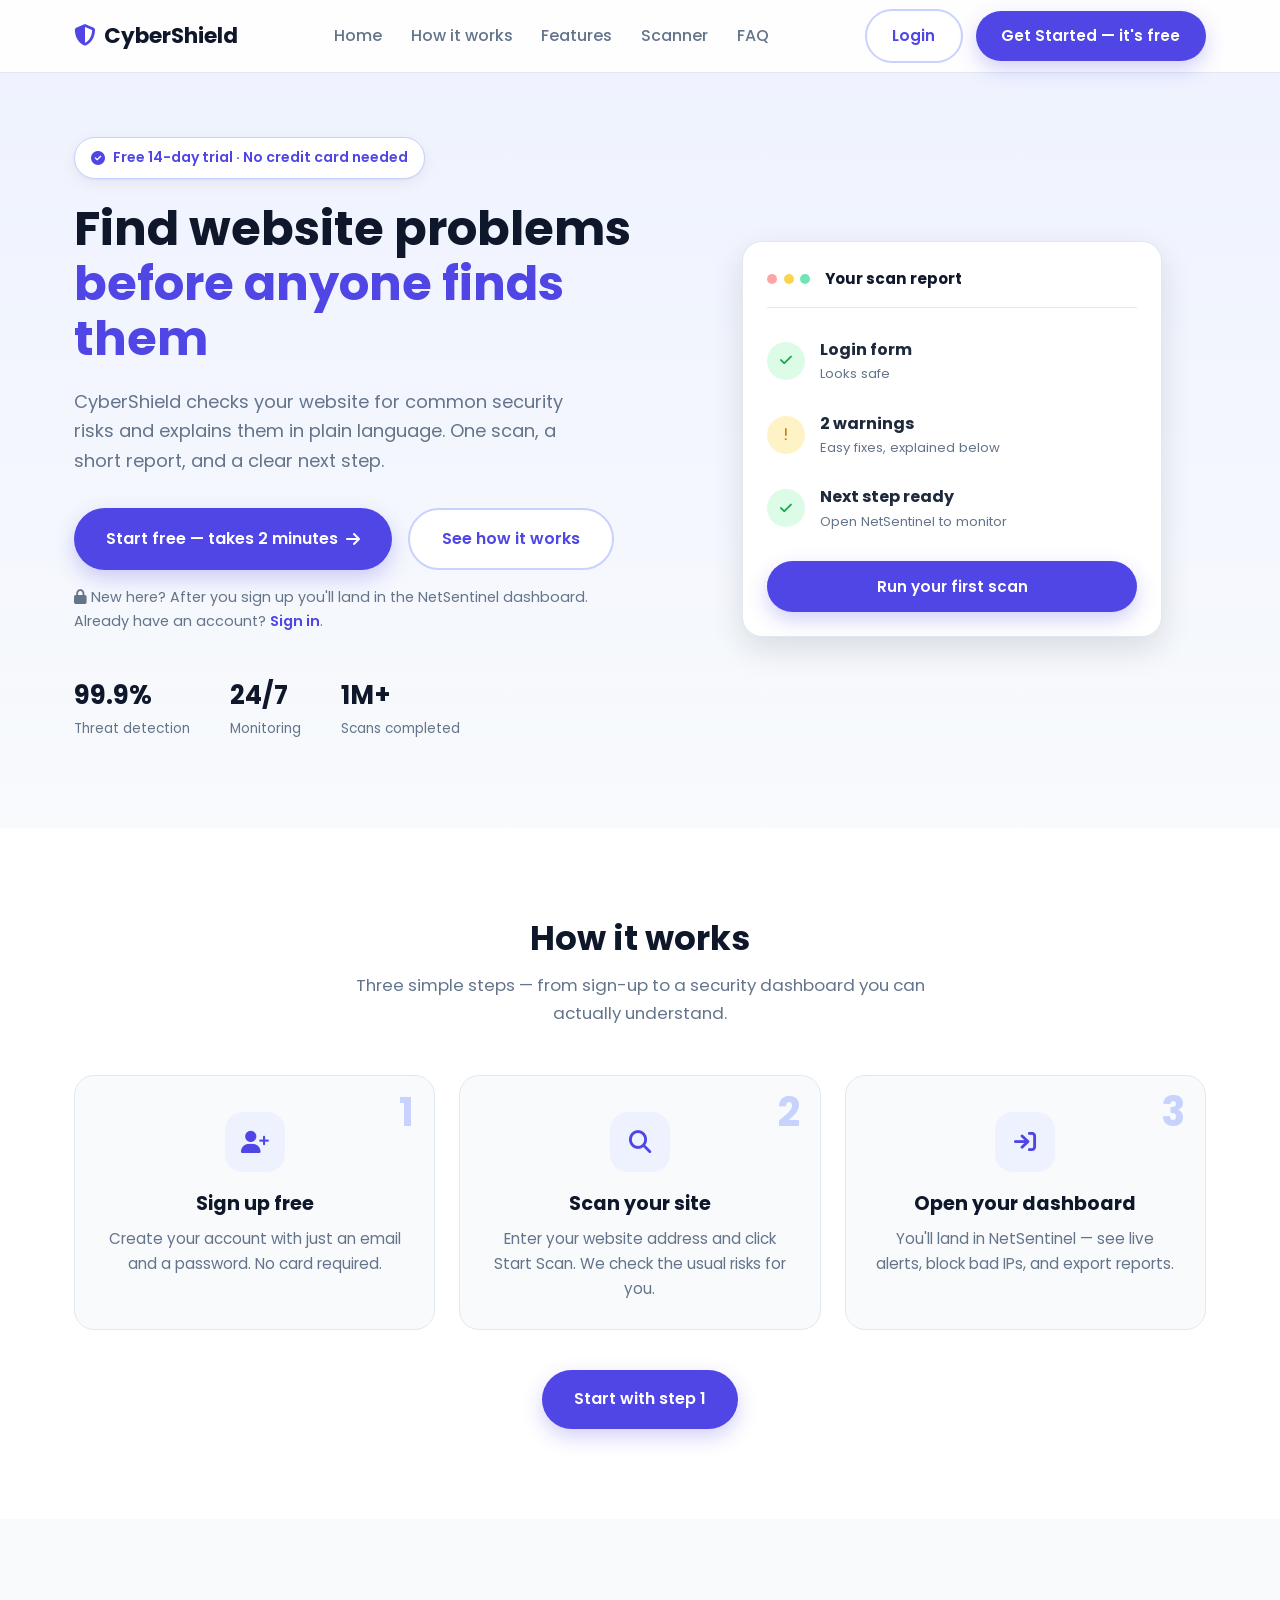
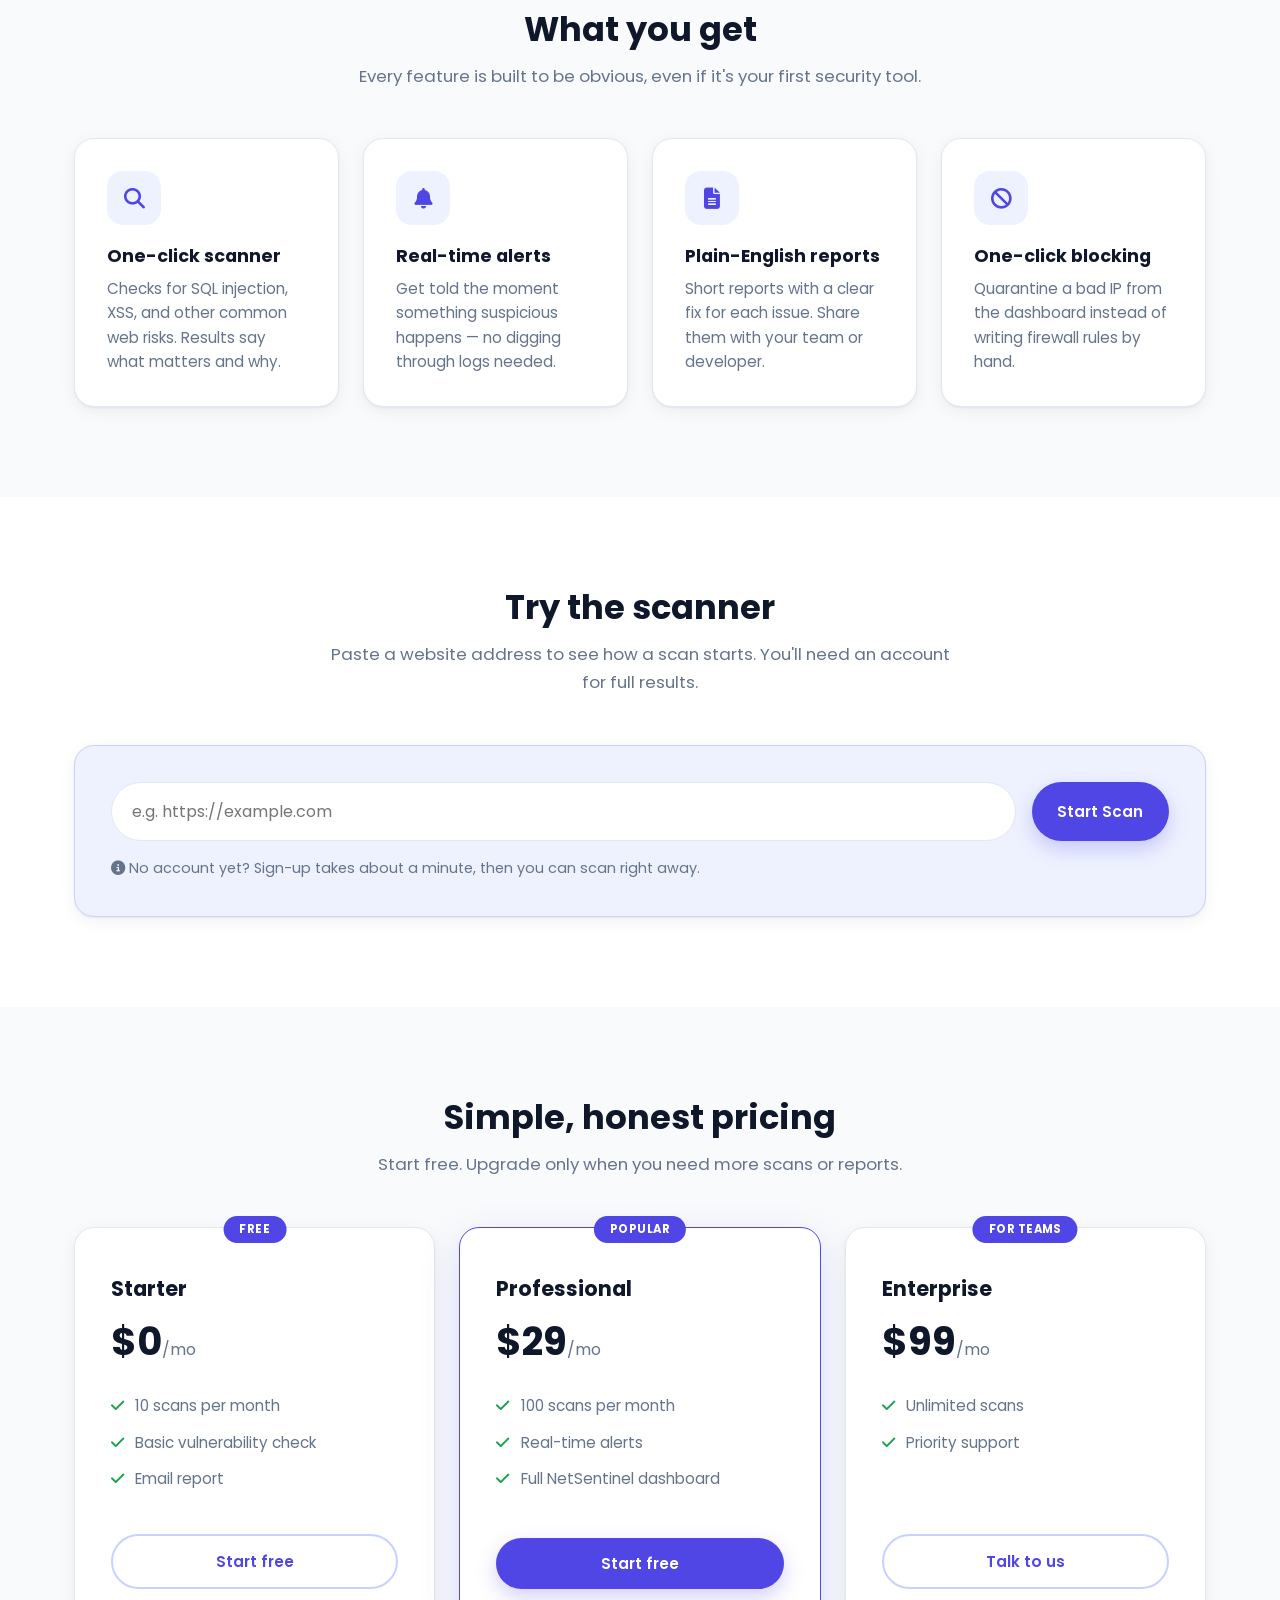
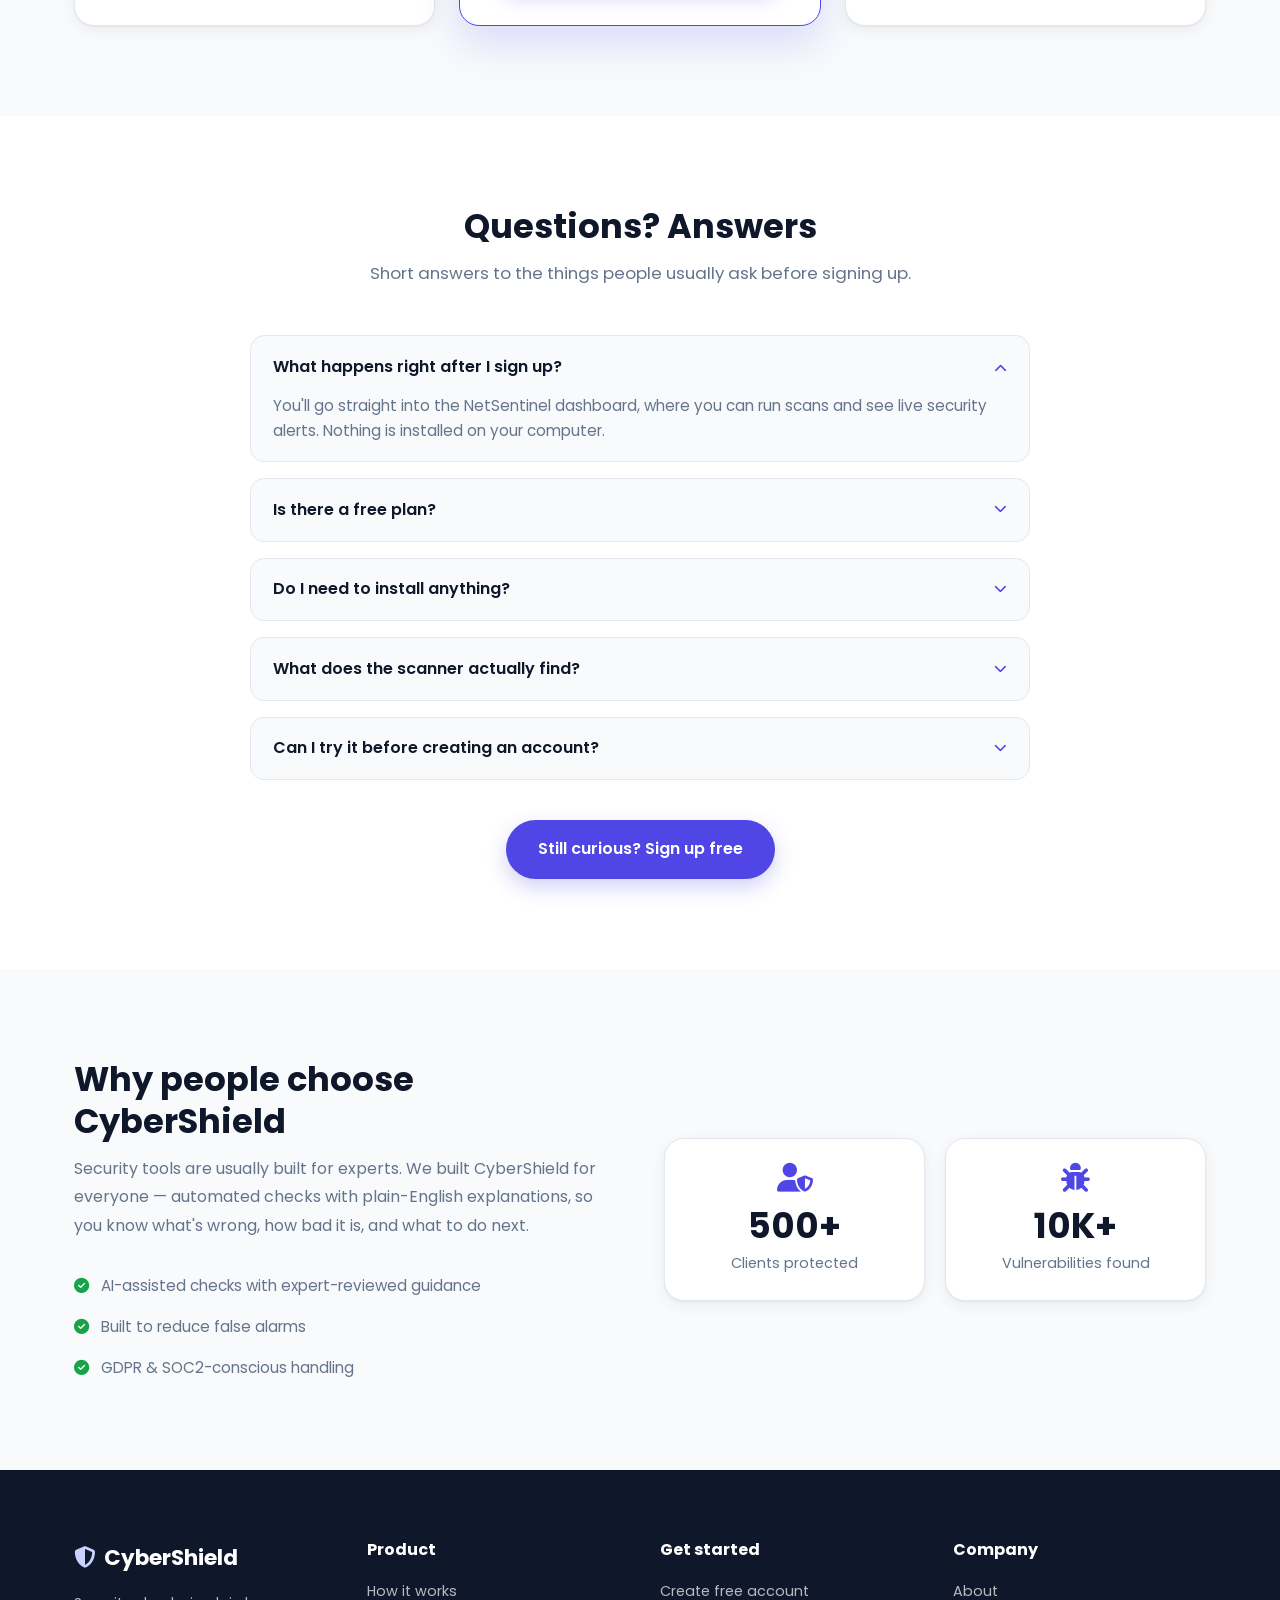
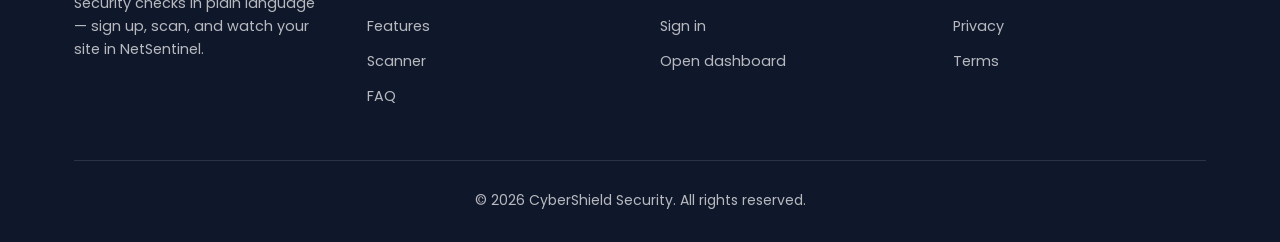
==== frontend/index.html @ 7721538b "full project" ====
<!DOCTYPE html>
<html lang="en">
<head>
    <meta charset="UTF-8">
    <meta name="viewport" content="width=device-width, initial-scale=1.0">
    <title>CyberShield | Simple security for your website</title>
    <meta name="description" content="CyberShield helps you find website security problems in plain language. Sign up free, run a scan, and open your NetSentinel dashboard.">
    <link rel="stylesheet" href="assets/css/style.css">
    <link href="https://cdnjs.cloudflare.com/ajax/libs/font-awesome/6.4.0/css/all.min.css" rel="stylesheet">
    <link href="https://fonts.googleapis.com/css2?family=Poppins:wght@300;400;500;600;700&display=swap" rel="stylesheet">
</head>
<body>
    <nav class="navbar" id="navbar">
        <div class="nav-container">
            <a class="nav-logo" href="#home"><i class="fas fa-shield-halved"></i><span>CyberShield</span></a>
            <div class="nav-links" id="nav-links">
                <a href="#home" class="nav-link">Home</a>
                <a href="#how" class="nav-link">How it works</a>
                <a href="#features" class="nav-link">Features</a>
                <a href="#scanner" class="nav-link">Scanner</a>
                <a href="#faq" class="nav-link">FAQ</a>
            </div>
            <div class="nav-actions">
                <a href="login.html" class="btn btn-outline">Login</a>
                <a href="register.html" class="btn btn-primary">Get Started — it's free</a>
            </div>
            <button class="nav-toggle" id="nav-toggle" aria-label="Menu"><span></span><span></span><span></span></button>
        </div>
    </nav>

    <main>
    <!-- Friendly hero -->
    <section class="hero" id="home">
        <div class="hero-container">
            <div class="hero-content">
                <div class="hero-badge"><i class="fas fa-check-circle"></i><span>Free 14-day trial · No credit card needed</span></div>
                <h1 class="hero-title">Find website problems <span class="gradient-text">before anyone finds them</span></h1>
                <p class="hero-subtitle">CyberShield checks your website for common security risks and explains them in plain language. One scan, a short report, and a clear next step.</p>
                <div class="hero-cta">
                    <a href="register.html" class="btn btn-primary btn-large">Start free — takes 2 minutes <i class="fas fa-arrow-right"></i></a>
                    <a href="#how" class="btn btn-outline btn-large">See how it works</a>
                </div>
                <p class="hero-note"><i class="fas fa-lock"></i> New here? After you sign up you'll land in the NetSentinel dashboard. Already have an account? <a href="login.html">Sign in</a>.</p>
                <div class="hero-stats">
                    <div class="stat-item"><div class="stat-number">99.9%</div><div class="stat-label">Threat detection</div></div>
                    <div class="stat-item"><div class="stat-number">24/7</div><div class="stat-label">Monitoring</div></div>
                    <div class="stat-item"><div class="stat-number">1M+</div><div class="stat-label">Scans completed</div></div>
                </div>
            </div>
            <div class="hero-visual" aria-hidden="true">
                <div class="scan-card">
                    <div class="scan-card-head"><span class="dot dot-red"></span><span class="dot dot-yellow"></span><span class="dot dot-green"></span><strong>Your scan report</strong></div>
                    <div class="scan-row"><span class="scan-check ok"><i class="fas fa-check"></i></span><div><strong>Login form</strong><small>Looks safe</small></div></div>
                    <div class="scan-row"><span class="scan-check warn"><i class="fas fa-exclamation"></i></span><div><strong>2 warnings</strong><small>Easy fixes, explained below</small></div></div>
                    <div class="scan-row"><span class="scan-check ok"><i class="fas fa-check"></i></span><div><strong>Next step ready</strong><small>Open NetSentinel to monitor</small></div></div>
                    <a class="btn btn-primary btn-block" href="register.html">Run your first scan</a>
                </div>
            </div>
        </div>
    </section>

    <!-- How it works: clearer flow & steps -->
    <section class="how" id="how">
        <div class="container">
            <div class="section-header"><h2 class="section-title">How it works</h2><p class="section-subtitle">Three simple steps — from sign-up to a security dashboard you can actually understand.</p></div>
            <div class="steps-grid">
                <div class="step-card"><div class="step-num">1</div><div class="step-icon"><i class="fas fa-user-plus"></i></div><h3>Sign up free</h3><p>Create your account with just an email and a password. No card required.</p></div>
                <div class="step-card"><div class="step-num">2</div><div class="step-icon"><i class="fas fa-search"></i></div><h3>Scan your site</h3><p>Enter your website address and click Start Scan. We check the usual risks for you.</p></div>
                <div class="step-card"><div class="step-num">3</div><div class="step-icon"><i class="fas fa-arrow-right-to-bracket"></i></div><h3>Open your dashboard</h3><p>You'll land in NetSentinel — see live alerts, block bad IPs, and export reports.</p></div>
            </div>
            <div class="how-cta"><a href="register.html" class="btn btn-primary btn-large">Start with step 1</a></div>
        </div>
    </section>

    <!-- Features -->
    <section class="features" id="features">
        <div class="container">
            <div class="section-header"><h2 class="section-title">What you get</h2><p class="section-subtitle">Every feature is built to be obvious, even if it's your first security tool.</p></div>
            <div class="features-grid">
                <div class="feature-card"><div class="feature-icon"><i class="fas fa-search"></i></div><h3 class="feature-title">One-click scanner</h3><p class="feature-desc">Checks for SQL injection, XSS, and other common web risks. Results say what matters and why.</p></div>
                <div class="feature-card"><div class="feature-icon"><i class="fas fa-bell"></i></div><h3 class="feature-title">Real-time alerts</h3><p class="feature-desc">Get told the moment something suspicious happens — no digging through logs needed.</p></div>
                <div class="feature-card"><div class="feature-icon"><i class="fas fa-file-alt"></i></div><h3 class="feature-title">Plain-English reports</h3><p class="feature-desc">Short reports with a clear fix for each issue. Share them with your team or developer.</p></div>
                <div class="feature-card"><div class="feature-icon"><i class="fas fa-ban"></i></div><h3 class="feature-title">One-click blocking</h3><p class="feature-desc">Quarantine a bad IP from the dashboard instead of writing firewall rules by hand.</p></div>
            </div>
        </div>
    </section>

    <!-- Scanner preview -->
    <section class="scanner-preview" id="scanner">
        <div class="container">
            <div class="section-header"><h2 class="section-title">Try the scanner</h2><p class="section-subtitle">Paste a website address to see how a scan starts. You'll need an account for full results.</p></div>
            <div class="scanner-demo">
                <div class="scanner-input">
                    <input type="url" id="demo-url" placeholder="e.g. https://example.com" aria-label="Website address">
                    <button class="btn btn-primary" onclick="location.href='register.html'">Start Scan</button>
                </div>
                <p class="scanner-hint"><i class="fas fa-circle-info"></i> No account yet? Sign-up takes about a minute, then you can scan right away.</p>
            </div>
        </div>
    </section>

    <!-- Pricing -->
    <section class="pricing" id="pricing">
        <div class="container">
            <div class="section-header"><h2 class="section-title">Simple, honest pricing</h2><p class="section-subtitle">Start free. Upgrade only when you need more scans or reports.</p></div>
            <div class="pricing-grid">
                <div class="pricing-card"><div class="pricing-badge">Free</div><h3 class="pricing-title">Starter</h3><div class="pricing-price">$0<span>/mo</span></div><ul class="pricing-features"><li><i class="fas fa-check text-success"></i> 10 scans per month</li><li><i class="fas fa-check text-success"></i> Basic vulnerability check</li><li><i class="fas fa-check text-success"></i> Email report</li></ul><a href="register.html" class="btn btn-outline btn-block">Start free</a></div>
                <div class="pricing-card featured"><div class="pricing-badge">Popular</div><h3 class="pricing-title">Professional</h3><div class="pricing-price">$29<span>/mo</span></div><ul class="pricing-features"><li><i class="fas fa-check text-success"></i> 100 scans per month</li><li><i class="fas fa-check text-success"></i> Real-time alerts</li><li><i class="fas fa-check text-success"></i> Full NetSentinel dashboard</li></ul><a href="register.html" class="btn btn-primary btn-block">Start free</a></div>
                <div class="pricing-card"><div class="pricing-badge">For teams</div><h3 class="pricing-title">Enterprise</h3><div class="pricing-price">$99<span>/mo</span></div><ul class="pricing-features"><li><i class="fas fa-check text-success"></i> Unlimited scans</li><li><i class="fas fa-check text-success"></i> Priority support</li></ul><a href="register.html" class="btn btn-outline btn-block">Talk to us</a></div>
            </div>
        </div>
    </section>

    <!-- Help & guidance -->
    <section class="faq" id="faq">
        <div class="container">
            <div class="section-header"><h2 class="section-title">Questions? Answers</h2><p class="section-subtitle">Short answers to the things people usually ask before signing up.</p></div>
            <div class="faq-list">
                <details open><summary>What happens right after I sign up? <i class="fas fa-chevron-down"></i></summary><p>You'll go straight into the NetSentinel dashboard, where you can run scans and see live security alerts. Nothing is installed on your computer.</p></details>
                <details><summary>Is there a free plan? <i class="fas fa-chevron-down"></i></summary><p>Yes. The Starter plan is free and includes 10 scans a month — enough to check a small site. No credit card needed.</p></details>
                <details><summary>Do I need to install anything? <i class="fas fa-chevron-down"></i></summary><p>No. Everything runs in your browser. Open the landing page, sign up, and use the app. If a firewall block is needed, we'll give you a script to run as Administrator.</p></details>
                <details><summary>What does the scanner actually find? <i class="fas fa-chevron-down"></i></summary><p>Common web risks like SQL injection, cross-site scripting (XSS), and unsafe login forms — each result comes with a plain-English explanation and a suggested fix.</p></details>
                <details><summary>Can I try it before creating an account? <i class="fas fa-chevron-down"></i></summary><p>You can see the demo on this page, but full scans need an account so results are saved and you can open your dashboard.</p></details>
            </div>
            <div class="how-cta"><a href="register.html" class="btn btn-primary btn-large">Still curious? Sign up free</a></div>
        </div>
    </section>

    <!-- About -->
    <section class="about" id="about">
        <div class="container">
            <div class="about-grid">
                <div class="about-content"><h2 class="section-title">Why people choose CyberShield</h2><p class="about-text">Security tools are usually built for experts. We built CyberShield for everyone — automated checks with plain-English explanations, so you know what's wrong, how bad it is, and what to do next.</p><div class="about-features"><div class="about-feature"><i class="fas fa-check-circle"></i><span>AI-assisted checks with expert-reviewed guidance</span></div><div class="about-feature"><i class="fas fa-check-circle"></i><span>Built to reduce false alarms</span></div><div class="about-feature"><i class="fas fa-check-circle"></i><span>GDPR & SOC2-conscious handling</span></div></div></div>
                <div class="about-visual"><div class="stat-card"><i class="fas fa-user-shield"></i><h3>500+</h3><p>Clients protected</p></div><div class="stat-card"><i class="fas fa-bug"></i><h3>10K+</h3><p>Vulnerabilities found</p></div></div>
            </div>
        </div>
    </section>
    </main>

    <footer class="footer">
        <div class="container">
            <div class="footer-grid">
                <div class="footer-brand"><a class="nav-logo" href="#home"><i class="fas fa-shield-halved"></i><span>CyberShield</span></a><p class="footer-text">Security checks in plain language — sign up, scan, and watch your site in NetSentinel.</p></div>
                <div class="footer-links"><h4>Product</h4><a href="#how">How it works</a><a href="#features">Features</a><a href="#scanner">Scanner</a><a href="#faq">FAQ</a></div>
                <div class="footer-links"><h4>Get started</h4><a href="register.html">Create free account</a><a href="login.html">Sign in</a><a href="login.html">Open dashboard</a></div>
                <div class="footer-links"><h4>Company</h4><a href="#about">About</a><a href="#">Privacy</a><a href="#">Terms</a></div>
            </div>
            <div class="footer-bottom"><p>&copy; 2026 CyberShield Security. All rights reserved.</p></div>
        </div>
    </footer>
    <script src="assets/js/api.js"></script>
    <script src="assets/js/main.js"></script>
</body>
</html>
---- frontend/assets/css/style.css ----
/* ========================================
   CyberShield - Frontend (modern, simple)
   ======================================== */

:root {
    --primary: #4f46e5;
    --primary-dark: #4338ca;
    --primary-soft: #eef2ff;
    --primary-soft-border: #c7d2fe;
    --secondary: #0ea5e9;
    --success: #16a34a;
    --warning: #d97706;
    --danger: #dc2626;
    --info: #0284c7;
    --dark: #0f172a;
    --text: #1e293b;
    --text-light: #64748b;
    --bg: #f8fafc;
    --border: #e2e8f0;
    --white: #ffffff;
    --shadow: 0 1px 2px rgba(15,23,42,.05), 0 4px 16px rgba(15,23,42,.06);
    --shadow-lg: 0 12px 32px rgba(15,23,42,.12);
    --transition: all .25s ease;
    --radius: 14px;
    --radius-lg: 20px;
}

* { margin: 0; padding: 0; box-sizing: border-box; }

html { scroll-behavior: smooth; }

body {
    font-family: 'Poppins', system-ui, -apple-system, sans-serif;
    background: var(--white);
    color: var(--text);
    line-height: 1.65;
    overflow-x: hidden;
}

h1, h2, h3, h4, h5, h6 { font-weight: 700; line-height: 1.25; }
a { text-decoration: none; color: inherit; }
ul { list-style: none; }
img { max-width: 100%; height: auto; }

.btn {
    display: inline-flex;
    align-items: center;
    justify-content: center;
    gap: .5rem;
    padding: .8rem 1.6rem;
    border: none;
    border-radius: 999px;
    font-family: inherit;
    font-size: .95rem;
    font-weight: 600;
    cursor: pointer;
    transition: var(--transition);
    white-space: nowrap;
}
.btn-primary { background: var(--primary); color: var(--white); box-shadow: 0 8px 20px rgba(79,70,229,.25); }
.btn-primary:hover { background: var(--primary-dark); transform: translateY(-1px); box-shadow: 0 10px 26px rgba(79,70,229,.32); }
.btn-outline { background: var(--white); color: var(--primary); border: 2px solid var(--primary-soft-border); }
.btn-outline:hover { border-color: var(--primary); background: var(--primary-soft); }
.btn-block { width: 100%; }
.btn-small { padding: .55rem 1.1rem; font-size: .85rem; }
.btn-large { padding: 1rem 2rem; font-size: 1rem; }
.btn:disabled { opacity: .65; cursor: not-allowed; transform: none; }
.btn-arrow { font-size: .85em; }
.spin { animation: spin 1s linear infinite; }
@keyframes spin { to { transform: rotate(360deg); } }

.container { max-width: 1180px; margin: 0 auto; padding: 0 1.5rem; }
.gradient-text { color: var(--primary); }
.section-title { font-size: 2.1rem; margin-bottom: .75rem; color: var(--dark); text-align: center; }
.section-subtitle { font-size: 1.05rem; color: var(--text-light); max-width: 640px; margin: 0 auto; text-align: left; }
.section-header { text-align: center; max-width: 800px; margin: 0 auto 3rem; }
.section-header .section-subtitle { text-align: center; }

/* ===== Navbar ===== */
.navbar {
    position: fixed; top: 0; left: 0; width: 100%; z-index: 1000;
    background: rgba(255,255,255,.9); backdrop-filter: blur(12px);
    border-bottom: 1px solid var(--border); transition: var(--transition);
}
.navbar.scrolled { background: var(--white); box-shadow: var(--shadow); }
.nav-container { max-width: 1180px; margin: 0 auto; padding: 0 1.5rem; display: flex; align-items: center; justify-content: space-between; height: 72px; }
.nav-logo { display: flex; align-items: center; gap: .5rem; font-size: 1.35rem; font-weight: 700; color: var(--dark); }
.nav-logo i { color: var(--primary); }
.nav-links { display: flex; gap: 1.8rem; align-items: center; }
.nav-link { font-weight: 500; color: var(--text-light); transition: var(--transition); }
.nav-link:hover { color: var(--primary); }
.nav-actions { display: flex; gap: .8rem; align-items: center; }
.nav-toggle { display: none; flex-direction: column; gap: 5px; background: none; border: none; cursor: pointer; }
.nav-toggle span { width: 25px; height: 2px; background: var(--dark); transition: var(--transition); }

/* ===== Hero (light, simple) ===== */
.hero {
    position: relative; min-height: 92vh; display: flex; align-items: center;
    background: linear-gradient(180deg, #eef2ff 0%, #f8fafc 100%);
    padding: 130px 0 80px; overflow: hidden;
}
.hero-container { max-width: 1180px; margin: 0 auto; padding: 0 1.5rem; display: grid; grid-template-columns: 1.05fr .95fr; gap: 4rem; align-items: center; }
.hero-badge { display: inline-flex; align-items: center; gap: .5rem; background: var(--white); color: var(--primary); padding: .5rem 1rem; border-radius: 999px; font-size: .875rem; font-weight: 600; margin-bottom: 1.4rem; border: 1px solid var(--primary-soft-border); box-shadow: var(--shadow); }
.hero-title { font-size: 3rem; color: var(--dark); margin-bottom: 1.25rem; line-height: 1.15; }
.hero-subtitle { font-size: 1.125rem; color: var(--text-light); margin-bottom: 2rem; max-width: 520px; }
.hero-cta { display: flex; gap: 1rem; margin-bottom: 1rem; flex-wrap: wrap; }
.hero-note { font-size: .9rem; color: var(--text-light); margin-bottom: 2.5rem; }
.hero-note a { color: var(--primary); font-weight: 600; }
.hero-note a:hover { text-decoration: underline; }
.hero-stats { display: flex; gap: 2.5rem; }
.stat-item { display: flex; flex-direction: column; gap: .15rem; }
.stat-number { font-size: 1.6rem; font-weight: 700; color: var(--dark); }
.stat-label { font-size: .85rem; color: var(--text-light); }

.hero-visual { display: flex; justify-content: center; }
.scan-card { width: 100%; max-width: 420px; background: var(--white); border-radius: var(--radius-lg); box-shadow: var(--shadow-lg); padding: 1.5rem; border: 1px solid var(--border); }
.scan-card-head { display: flex; align-items: center; gap: .4rem; padding-bottom: 1rem; border-bottom: 1px solid var(--border); margin-bottom: 1rem; color: var(--dark); font-size: .95rem; }
.scan-card-head strong { margin-left: .5rem; }
.dot { width: 10px; height: 10px; border-radius: 50%; }
.dot-red { background: #fca5a5; } .dot-yellow { background: #fcd34d; } .dot-green { background: #6ee7b7; }
.scan-row { display: flex; gap: .9rem; align-items: center; padding: .8rem 0; }
.scan-row small { display: block; color: var(--text-light); font-size: .82rem; }
.scan-check { width: 38px; height: 38px; border-radius: 50%; display: flex; align-items: center; justify-content: center; flex-shrink: 0; font-size: .85rem; }
.scan-check.ok { background: #dcfce7; color: var(--success); }
.scan-check.warn { background: #fef3c7; color: var(--warning); }
.scan-card .btn { margin-top: 1rem; }

/* ===== How it works ===== */
.how { padding: 90px 0; background: var(--white); }
.steps-grid { display: grid; grid-template-columns: repeat(3, 1fr); gap: 1.5rem; }
.step-card { position: relative; background: var(--bg); border: 1px solid var(--border); border-radius: var(--radius-lg); padding: 2.25rem 1.75rem 1.75rem; text-align: center; transition: var(--transition); }
.step-card:hover { transform: translateY(-4px); box-shadow: var(--shadow); background: var(--white); }
.step-num { position: absolute; top: 1rem; right: 1.25rem; font-size: 2.5rem; font-weight: 700; color: var(--primary-soft-border); line-height: 1; }
.step-icon { width: 60px; height: 60px; margin: 0 auto 1.25rem; background: var(--primary-soft); color: var(--primary); border-radius: 18px; display: flex; align-items: center; justify-content: center; font-size: 1.4rem; }
.step-card h3 { font-size: 1.2rem; margin-bottom: .6rem; color: var(--dark); }
.step-card p { color: var(--text-light); font-size: .95rem; }
.how-cta { text-align: center; margin-top: 2.5rem; }

/* ===== Features ===== */
.features { padding: 90px 0; background: var(--bg); }
.features-grid { display: grid; grid-template-columns: repeat(auto-fit, minmax(240px, 1fr)); gap: 1.5rem; }
.feature-card { background: var(--white); padding: 2rem; border-radius: var(--radius-lg); box-shadow: var(--shadow); transition: var(--transition); border: 1px solid var(--border); }
.feature-card:hover { transform: translateY(-4px); box-shadow: var(--shadow-lg); }
.feature-icon { width: 54px; height: 54px; background: var(--primary-soft); color: var(--primary); border-radius: 16px; display: flex; align-items: center; justify-content: center; font-size: 1.3rem; margin-bottom: 1.25rem; }
.feature-title { font-size: 1.1rem; margin-bottom: .6rem; color: var(--dark); }
.feature-desc { color: var(--text-light); line-height: 1.6; font-size: .95rem; }

/* ===== Scanner preview ===== */
.scanner-preview { padding: 90px 0; background: var(--white); }
.scanner-demo { background: var(--primary-soft); border: 1px solid var(--primary-soft-border); border-radius: var(--radius-lg); padding: 2.25rem; box-shadow: var(--shadow); }
.scanner-input { display: flex; gap: 1rem; }
.scanner-input input { flex: 1; padding: 1rem 1.25rem; border-radius: 999px; border: 1px solid var(--border); font-size: 1rem; font-family: inherit; background: var(--white); }
.scanner-input input:focus { outline: none; border-color: var(--primary); box-shadow: 0 0 0 3px rgba(79,70,229,.12); }
.scanner-hint { margin-top: 1rem; color: var(--text-light); font-size: .9rem; }

/* ===== Pricing ===== */
.pricing { padding: 90px 0; background: var(--bg); }
.pricing-grid { display: grid; grid-template-columns: repeat(auto-fit, minmax(280px, 1fr)); gap: 1.5rem; align-items: stretch; }
.pricing-card { background: var(--white); padding: 2.25rem; border-radius: var(--radius-lg); box-shadow: var(--shadow); border: 1px solid var(--border); position: relative; transition: var(--transition); display: flex; flex-direction: column; }
.pricing-card:hover { transform: translateY(-4px); box-shadow: var(--shadow-lg); }
.pricing-card.featured { border-color: var(--primary); box-shadow: 0 16px 40px rgba(79,70,229,.18); }
.pricing-badge { position: absolute; top: -12px; left: 50%; transform: translateX(-50%); background: var(--primary); color: var(--white); padding: .25rem 1rem; border-radius: 999px; font-size: .72rem; font-weight: 700; text-transform: uppercase; letter-spacing: .04em; }
.pricing-title { font-size: 1.3rem; margin: .75rem 0 .5rem; color: var(--dark); }
.pricing-price { font-size: 2.4rem; font-weight: 700; color: var(--dark); margin-bottom: 1.25rem; }
.pricing-price span { font-size: 1rem; font-weight: 400; color: var(--text-light); }
.pricing-features { margin-bottom: 2rem; flex: 1; }
.pricing-features li { display: flex; align-items: center; gap: .7rem; margin-bottom: .7rem; color: var(--text-light); font-size: .95rem; }

/* ===== FAQ ===== */
.faq { padding: 90px 0; background: var(--white); }
.faq-list { max-width: 780px; margin: 0 auto; display: flex; flex-direction: column; gap: 1rem; }
.faq-list details { background: var(--bg); border: 1px solid var(--border); border-radius: var(--radius); padding: 1.1rem 1.4rem; transition: var(--transition); }
.faq-list details:hover { background: var(--white); box-shadow: var(--shadow); }
.faq-list summary { font-weight: 600; color: var(--dark); cursor: pointer; list-style: none; display: flex; justify-content: space-between; align-items: center; gap: 1rem; }
.faq-list summary::-webkit-details-marker { display: none; }
.faq-list summary i { color: var(--primary); font-size: .8rem; transition: var(--transition); }
.faq-list details[open] summary i { transform: rotate(180deg); }
.faq-list details p { margin-top: .8rem; color: var(--text-light); font-size: .95rem; }

/* ===== About ===== */
.about { padding: 90px 0; background: var(--bg); }
.about-grid { display: grid; grid-template-columns: repeat(auto-fit, minmax(300px, 1fr)); gap: 3rem; align-items: center; }
.about-grid .section-title { text-align: left; }
.about-text { color: var(--text-light); margin-bottom: 2rem; line-height: 1.8; }
.about-features { display: flex; flex-direction: column; gap: 1rem; }
.about-feature { display: flex; align-items: center; gap: .75rem; color: var(--text-light); font-size: .95rem; }
.about-feature i { color: var(--success); }
.about-visual { display: grid; grid-template-columns: 1fr 1fr; gap: 1.25rem; }
.stat-card { background: var(--white); color: var(--dark); padding: 2rem; border-radius: var(--radius-lg); text-align: center; box-shadow: var(--shadow); border: 1px solid var(--border); }
.stat-card i { font-size: 1.8rem; margin-bottom: .75rem; display: block; color: var(--primary); }
.stat-card h3 { font-size: 2.2rem; margin-bottom: .3rem; }
.stat-card p { color: var(--text-light); font-size: .9rem; }

/* ===== Footer ===== */
.footer { background: var(--dark); color: rgba(255,255,255,.7); padding: 70px 0 30px; }
.footer-grid { display: grid; grid-template-columns: repeat(auto-fit, minmax(200px, 1fr)); gap: 2.5rem; margin-bottom: 2.5rem; }
.footer-brand .nav-logo { color: var(--white); margin-bottom: 1rem; }
.footer-brand .nav-logo i { color: var(--primary-soft-border); }
.footer-text { font-size: .9rem; line-height: 1.6; }
.footer-links h4 { color: var(--white); margin-bottom: 1.25rem; font-size: 1rem; }
.footer-links a { display: block; margin-bottom: .7rem; font-size: .9rem; transition: var(--transition); }
.footer-links a:hover { color: var(--primary-soft-border); }
.footer-bottom { border-top: 1px solid rgba(255,255,255,.12); padding-top: 1.75rem; text-align: center; font-size: .875rem; }

/* ===== Toast ===== */
.toast { position: fixed; bottom: 30px; right: 30px; padding: 1rem 1.4rem; border-radius: var(--radius); color: var(--white); font-weight: 500; box-shadow: var(--shadow-lg); display: flex; align-items: center; gap: .75rem; transform: translateY(100px); opacity: 0; transition: var(--transition); z-index: 9999; max-width: min(92vw, 420px); }
.toast.show { transform: translateY(0); opacity: 1; }
.toast-success { background: var(--success); }
.toast-error { background: var(--danger); }
.toast-info { background: var(--info); }

.text-warning { color: var(--warning); }
.text-info { color: var(--info); }
.text-success { color: var(--success); }
.text-danger { color: var(--danger); }

/* ===== Auth pages ===== */
.auth-page { min-height: 100vh; background: linear-gradient(180deg, #eef2ff 0%, #f8fafc 100%); display: flex; align-items: center; justify-content: center; padding: 2rem 1rem; }
.auth-container { width: 100%; max-width: 460px; }
.auth-card { background: var(--white); border-radius: var(--radius-lg); box-shadow: var(--shadow-lg); border: 1px solid var(--border); padding: 2.25rem 2rem; }
.auth-back { display: inline-flex; align-items: center; gap: .4rem; font-size: .875rem; font-weight: 600; color: var(--text-light); margin-bottom: 1.5rem; transition: var(--transition); }
.auth-back:hover { color: var(--primary); }
.auth-header { text-align: center; margin-bottom: 1.75rem; }
.auth-logo { width: 60px; height: 60px; margin: 0 auto 1rem; background: var(--primary-soft); color: var(--primary); border-radius: 18px; display: flex; align-items: center; justify-content: center; font-size: 1.6rem; }
.auth-header h1 { font-size: 1.7rem; color: var(--dark); margin-bottom: .4rem; }
.auth-header p { color: var(--text-light); font-size: .95rem; }
.auth-steps { display: flex; gap: .5rem; margin-bottom: 1.5rem; }
.auth-steps li { flex: 1; display: flex; align-items: center; gap: .5rem; font-size: .8rem; color: var(--text-light); font-weight: 600; }
.auth-steps li span { width: 26px; height: 26px; border-radius: 50%; background: var(--bg); border: 1px solid var(--border); display: flex; align-items: center; justify-content: center; font-size: .78rem; flex-shrink: 0; }
.auth-steps li.done { color: var(--primary); }
.auth-steps li.done span { background: var(--primary); border-color: var(--primary); color: var(--white); }
.form-message { border-radius: var(--radius); padding: .9rem 1.1rem; font-size: .9rem; margin-bottom: 1.25rem; }
.form-message.error { background: #fef2f2; color: var(--danger); border: 1px solid #fecaca; }
.form-message.success { background: #f0fdf4; color: var(--success); border: 1px solid #bbf7d0; }
.auth-form .form-group { margin-bottom: 1.35rem; }
.auth-form label { display: block; margin-bottom: .45rem; font-weight: 600; font-size: .9rem; color: var(--dark); }
.optional { font-weight: 400; color: var(--text-light); font-size: .85rem; }
.field-hint { font-size: .8rem; color: var(--text-light); margin-top: .4rem; }
.auth-next { font-size: .85rem; color: var(--text-light); margin-top: 1rem; text-align: center; }
.auth-btn { margin-top: .5rem; padding: 1rem 1.5rem; font-size: 1rem; }
.auth-footer { text-align: center; margin-top: 1.5rem; font-size: .92rem; color: var(--text-light); }
.auth-footer a, .auth-next a { color: var(--primary); font-weight: 600; }
.auth-footer a:hover { text-decoration: underline; }
.form-check { display: flex; justify-content: space-between; align-items: center; gap: 1rem; }
.check-label { display: flex; align-items: center; gap: .5rem; font-weight: 400 !important; font-size: .88rem !important; color: var(--text-light) !important; cursor: pointer; }
.check-label input { width: 18px; height: 18px; accent-color: var(--primary); }
.check-label a { color: var(--primary); font-weight: 600; }
.forgot-password { font-size: .85rem; color: var(--primary); font-weight: 600; white-space: nowrap; }
.forgot-password:hover { text-decoration: underline; }
.strength-meter { display: flex; align-items: center; gap: .75rem; margin-top: .6rem; font-size: .8rem; color: var(--text-light); }
.strength-track { flex: 1; height: 8px; background: var(--bg); border: 1px solid var(--border); border-radius: 999px; overflow: hidden; }
.strength-fill { height: 100%; width: 0; background: var(--danger); border-radius: 999px; transition: width .3s ease, background .3s ease; }
.strength-fill.weak { background: var(--danger); } .strength-fill.fair { background: var(--warning); } .strength-fill.good { background: #65a30d; } .strength-fill.strong { background: var(--success); }

/* Shared form controls (auth + scanner) */
.input-wrapper { position: relative; display: flex; align-items: center; }
.input-wrapper > i { position: absolute; left: 1rem; color: var(--text-light); pointer-events: none; }
.input-wrapper input { width: 100%; padding: .9rem 2.75rem .9rem 2.9rem; border: 1px solid var(--border); border-radius: var(--radius); font-size: .95rem; font-family: inherit; transition: var(--transition); background: var(--white); color: var(--text); }
.input-wrapper input:focus { outline: none; border-color: var(--primary); box-shadow: 0 0 0 3px rgba(79,70,229,.14); }
.input-wrapper input::placeholder { color: #94a3b8; }
.toggle-password { position: absolute; right: .5rem; background: none; border: none; color: var(--text-light); cursor: pointer; padding: .5rem; border-radius: 8px; }
.toggle-password:hover { color: var(--primary); background: var(--bg); }
.form-group label { display: block; margin-bottom: .5rem; font-weight: 600; color: var(--dark); font-size: .9rem; }

/* ===== Sidebar (scanner page) ===== */
.sidebar { position: fixed; top: 0; left: 0; width: 260px; height: 100vh; background: var(--white); color: var(--text); z-index: 1100; transition: var(--transition); transform: translateX(-100%); border-right: 1px solid var(--border); box-shadow: var(--shadow-lg); }
.sidebar.open { transform: translateX(0); }
.sidebar-header { padding: 1.4rem; border-bottom: 1px solid var(--border); }
.sidebar-header .nav-logo { color: var(--dark); font-size: 1.3rem; }
.sidebar-header .nav-logo i { color: var(--primary); }
.sidebar-nav { padding: 1.25rem; display: flex; flex-direction: column; gap: .4rem; }
.nav-item { display: flex; align-items: center; gap: .75rem; padding: .8rem 1rem; border-radius: var(--radius); color: var(--text-light); font-weight: 500; transition: var(--transition); border: 1px solid transparent; }
.nav-item:hover, .nav-item.active { background: var(--primary-soft); color: var(--primary); border-color: var(--primary-soft-border); }
.nav-item i { width: 20px; }
.sidebar-footer { padding: 1.4rem; border-top: 1px solid var(--border); }

.main-content { margin-left: 0; transition: var(--transition); }
.top-bar { position: fixed; top: 0; left: 0; right: 0; height: 72px; background: rgba(255,255,255,.9); backdrop-filter: blur(12px); border-bottom: 1px solid var(--border); display: flex; align-items: center; justify-content: space-between; padding: 0 1.5rem; z-index: 1000; }
.sidebar-toggle { background: none; border: none; font-size: 1.25rem; color: var(--dark); cursor: pointer; display: none; }
.top-bar-search { display: flex; align-items: center; gap: .5rem; padding: .55rem 1rem; background: var(--bg); border: 1px solid var(--border); border-radius: 999px; flex: 1; max-width: 400px; margin: 0 2rem; }
.top-bar-search i { color: var(--text-light); }
.top-bar-search input { border: none; background: transparent; outline: none; width: 100%; font-size: .9rem; font-family: inherit; color: var(--text); }
.top-bar-user { display: flex; align-items: center; gap: 1rem; }
.user-info { display: flex; flex-direction: column; gap: .1rem; }
.user-name { font-weight: 600; color: var(--dark); font-size: .9rem; }
.user-email { font-size: .78rem; color: var(--text-light); }
.user-avatar { width: 40px; height: 40px; border-radius: 50%; overflow: hidden; border: 2px solid var(--border); }
.dashboard-content { padding: 100px 1.5rem 3rem; max-width: 1100px; margin: 0 auto; }
.welcome-section { margin-bottom: 2rem; }
.welcome-section h1 { font-size: 2rem; margin-bottom: .5rem; }
.welcome-section p { color: var(--text-light); }

/* ===== Stats / dashboard widgets ===== */
.stats-grid { display: grid; grid-template-columns: repeat(auto-fit, minmax(240px, 1fr)); gap: 1.25rem; margin-bottom: 2rem; }
.stat-card { background: var(--white); padding: 1.5rem; border-radius: var(--radius-lg); box-shadow: var(--shadow); border: 1px solid var(--border); position: relative; overflow: hidden; }
.stat-content { display: flex; justify-content: space-between; align-items: flex-start; }
.stat-info h3 { font-size: 2rem; margin-bottom: .25rem; color: var(--dark); }
.stat-info span { font-size: .875rem; color: var(--text-light); }
.stat-icon { width: 48px; height: 48px; background: var(--primary-soft); color: var(--primary); border-radius: var(--radius); display: flex; align-items: center; justify-content: center; font-size: 1.25rem; }
.stat-trend { margin-top: 1rem; font-size: .8rem; font-weight: 600; display: flex; align-items: center; gap: .25rem; }
.stat-trend.positive { color: var(--success); } .stat-trend.negative { color: var(--danger); } .stat-trend.neutral { color: var(--text-light); }
.stat-card.primary .stat-icon { background: var(--primary-soft); color: var(--primary); }
.stat-card.danger .stat-icon { background: rgba(220,38,38,.1); color: var(--danger); }
.stat-card.warning .stat-icon { background: rgba(217,119,6,.1); color: var(--warning); }
.stat-card.success .stat-icon { background: rgba(22,163,74,.1); color: var(--success); }

.quick-actions { margin-bottom: 2rem; }
.action-grid { display: grid; grid-template-columns: repeat(auto-fit, minmax(200px, 1fr)); gap: 1rem; }
.action-btn { display: flex; align-items: center; gap: .75rem; padding: 1rem 1.4rem; background: var(--white); border: 1px solid var(--border); border-radius: var(--radius); cursor: pointer; transition: var(--transition); font-weight: 500; color: var(--text); font-size: .95rem; }
.action-btn:hover { background: var(--bg); border-color: var(--primary); color: var(--primary); }
.action-btn.primary { background: var(--primary); color: var(--white); border-color: var(--primary); }
.action-btn.primary:hover { background: var(--primary-dark); }

.dashboard-grid { display: grid; grid-template-columns: repeat(auto-fit, minmax(320px, 1fr)); gap: 1.5rem; }
.card { background: var(--white); border-radius: var(--radius-lg); box-shadow: var(--shadow); border: 1px solid var(--border); overflow: hidden; }
.card-header { padding: 1.4rem; border-bottom: 1px solid var(--border); display: flex; justify-content: space-between; align-items: center; }
.card-header h3 { font-size: 1.15rem; color: var(--dark); }
.view-all { font-size: .85rem; color: var(--primary); font-weight: 600; }
.view-all:hover { text-decoration: underline; }
.card-body { padding: 1.4rem; }

.activity-list, .threat-list { display: flex; flex-direction: column; gap: 1rem; }
.activity-item { display: flex; gap: 1rem; padding: .6rem 0; border-bottom: 1px solid var(--border); }
.activity-item:last-child, .threat-item:last-child { border-bottom: none; }
.activity-icon { width: 40px; height: 40px; border-radius: var(--radius); display: flex; align-items: center; justify-content: center; font-size: 1rem; flex-shrink: 0; }
.activity-icon.info { background: rgba(2,132,199,.1); color: var(--info); }
.activity-icon.danger { background: rgba(220,38,38,.1); color: var(--danger); }
.activity-icon.warning { background: rgba(217,119,6,.1); color: var(--warning); }
.activity-icon.success { background: rgba(22,163,74,.1); color: var(--success); }
.activity-content h4 { font-size: .95rem; margin-bottom: .2rem; color: var(--dark); }
.activity-content p { font-size: .85rem; color: var(--text-light); margin-bottom: .2rem; }
.activity-time { font-size: .75rem; color: var(--text-light); }
.threat-item { padding: .6rem 0; border-bottom: 1px solid var(--border); }
.threat-info { display: flex; justify-content: space-between; align-items: flex-start; margin-bottom: .5rem; }
.threat-info h4 { font-size: .95rem; color: var(--dark); }
.threat-severity { font-size: .72rem; font-weight: 700; text-transform: uppercase; padding: .2rem .6rem; border-radius: 6px; }
.threat-severity.critical { background: rgba(220,38,38,.1); color: var(--danger); }
.threat-severity.high { background: rgba(217,119,6,.1); color: var(--warning); }
.threat-severity.medium { background: rgba(2,132,199,.1); color: var(--info); }
.threat-target { font-size: .8rem; color: var(--text-light); margin-bottom: .5rem; font-family: ui-monospace, monospace; }
.threat-progress { height: 6px; background: var(--bg); border-radius: 999px; overflow: hidden; }
.progress-bar { height: 100%; background: var(--primary); border-radius: 999px; transition: width .5s ease; }

/* ===== Scanner page ===== */
.page-header { margin-bottom: 2rem; }
.page-header h1 { font-size: 2rem; margin-bottom: .4rem; }
.page-header p { color: var(--text-light); }
.scan-form { max-width: 600px; }
.scan-type-selector { display: flex; gap: .75rem; flex-wrap: wrap; }
.scan-type-option { display: flex; align-items: center; gap: .5rem; padding: .65rem 1.1rem; border: 2px solid var(--border); border-radius: 999px; cursor: pointer; transition: var(--transition); font-size: .9rem; color: var(--text); background: var(--white); }
.scan-type-option:hover { border-color: var(--primary); color: var(--primary); }
.scan-type-option.active { border-color: var(--primary); background: var(--primary-soft); color: var(--primary); }
.scan-type-option i { font-size: .95rem; }
.summary-card { background: var(--white); padding: 1.25rem; border-radius: var(--radius); text-align: center; box-shadow: var(--shadow); border: 1px solid var(--border); }
.summary-card.danger { border-color: var(--danger); } .summary-card.warning { border-color: var(--warning); } .summary-card.info { border-color: var(--info); }
.summary-number { font-size: 1.7rem; font-weight: 700; margin-bottom: .2rem; color: var(--dark); }
.summary-card.danger .summary-number { color: var(--danger); } .summary-card.warning .summary-number { color: var(--warning); } .summary-card.info .summary-number { color: var(--info); }
.summary-label { font-size: .8rem; color: var(--text-light); font-weight: 500; }
.status-badge { padding: .4rem 1rem; border-radius: 999px; font-size: .8rem; font-weight: 600; }
.status-success { background: rgba(22,163,74,.1); color: var(--success); }
.status-danger { background: rgba(220,38,38,.1); color: var(--danger); }
.status-safe { background: rgba(22,163,74,.12); color: var(--success); }
.issues-list { margin-top: 1.25rem; }
.issue-item { display: flex; justify-content: space-between; align-items: center; padding: 1rem; border-bottom: 1px solid var(--border); background: var(--white); }
.issue-item:last-child { border-bottom: none; }
.issue-info h4 { font-size: .95rem; margin-bottom: .25rem; color: var(--dark); }
.issue-severity { font-size: .7rem; font-weight: 700; text-transform: uppercase; padding: .15rem .5rem; border-radius: 6px; }
.issue-severity.critical { background: rgba(220,38,38,.1); color: var(--danger); }
.issue-severity.high { background: rgba(217,119,6,.1); color: var(--warning); }
.issue-severity.medium { background: rgba(2,132,199,.1); color: var(--info); }
.issue-severity.low { background: var(--bg); color: var(--text-light); }
.issue-target { font-size: .8rem; color: var(--text-light); font-family: ui-monospace, monospace; margin-right: 1rem; }
.issue-description { font-size: .85rem; color: var(--text-light); max-width: 320px; }
.history-list { display: flex; flex-direction: column; gap: .75rem; }
.history-item { display: flex; justify-content: space-between; align-items: center; padding: 1rem; background: var(--bg); border: 1px solid var(--border); border-radius: var(--radius); }
.history-info h4 { font-size: .95rem; color: var(--dark); margin-bottom: .2rem; }
.history-info span { font-size: .8rem; color: var(--text-light); }
.history-date { font-size: .8rem; color: var(--text-light); }
.scan-results-header { display: flex; justify-content: space-between; align-items: center; gap: 1rem; margin-bottom: 1.25rem; }
.results-summary { display: grid; grid-template-columns: repeat(auto-fit, minmax(140px, 1fr)); gap: 1rem; }

/* ===== Responsive ===== */
@media (max-width: 968px) {
    .hero { padding-top: 120px; }
    .hero-container { grid-template-columns: 1fr; text-align: center; gap: 2.5rem; }
    .hero-title { font-size: 2.3rem; }
    .hero-badge, .hero-cta, .hero-stats { justify-content: center; }
    .hero-subtitle { margin-left: auto; margin-right: auto; }
    .hero-visual { order: -1; }
    .steps-grid { grid-template-columns: 1fr; }
    .nav-links { position: fixed; top: 72px; left: -100%; width: 100%; height: calc(100vh - 72px); background: var(--white); flex-direction: column; padding: 2rem; transition: var(--transition); box-shadow: var(--shadow); }
    .nav-links.active { left: 0; }
    .nav-toggle { display: flex; }
    .sidebar-toggle { display: block; }
    .dashboard-content { padding: 95px 1rem 3rem; }
    .top-bar-search { max-width: 220px; margin: 0 1rem; }
    .dashboard-grid, .stats-grid { grid-template-columns: 1fr; }
    .scanner-input { flex-direction: column; }
    .scanner-input .btn { width: 100%; }
}

@media (max-width: 768px) {
    .section-title { font-size: 1.7rem; }
    .hero-title { font-size: 2rem; }
    .hero-cta .btn { width: 100%; }
    .hero-stats { gap: 1.5rem; flex-wrap: wrap; }
    .issue-item { flex-direction: column; gap: .7rem; align-items: flex-start; }
    .issue-target { margin-right: 0; }
    .issue-description { max-width: 100%; }
    .auth-card { padding: 1.75rem 1.4rem; }
    .auth-steps li { font-size: .72rem; gap: .35rem; }
}

@media (prefers-reduced-motion: reduce) {
    html { scroll-behavior: auto; }
    *, *::before, *::after { animation-duration: .01ms !important; transition-duration: .01ms !important; }
}
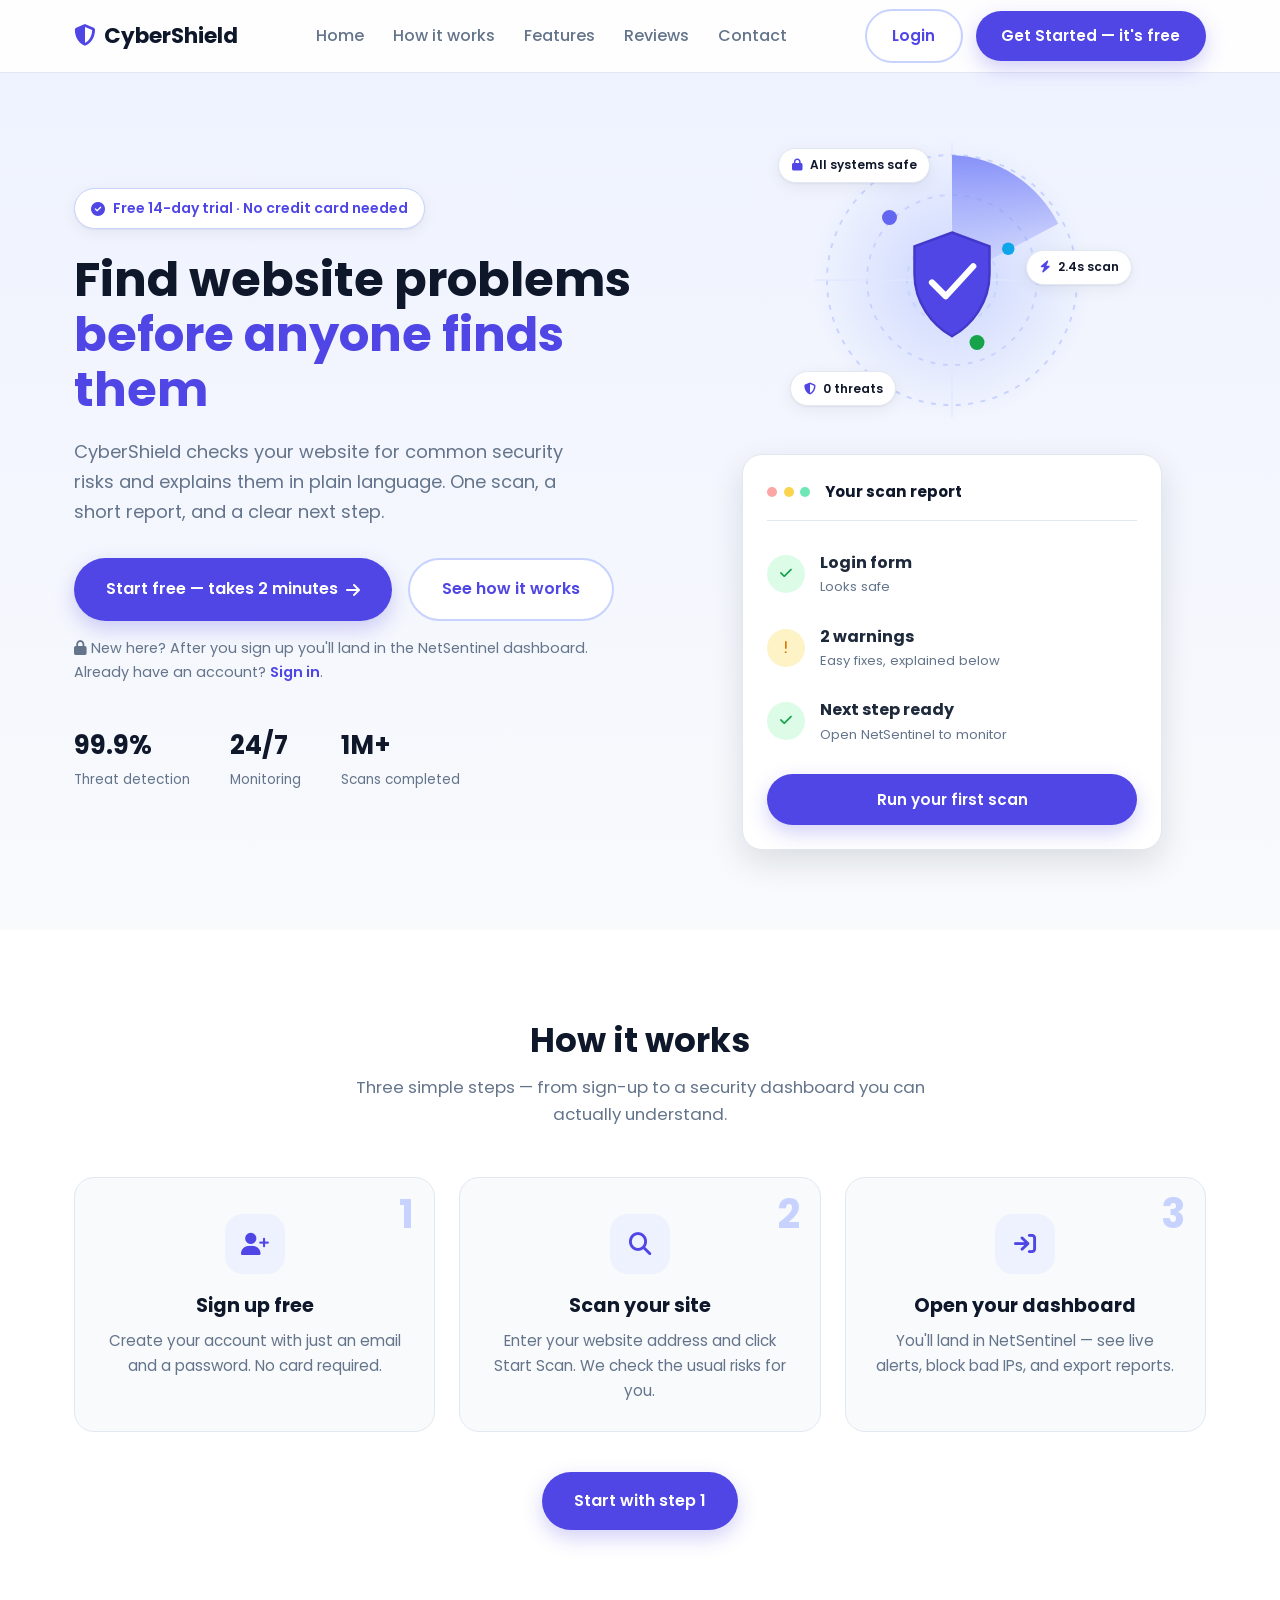
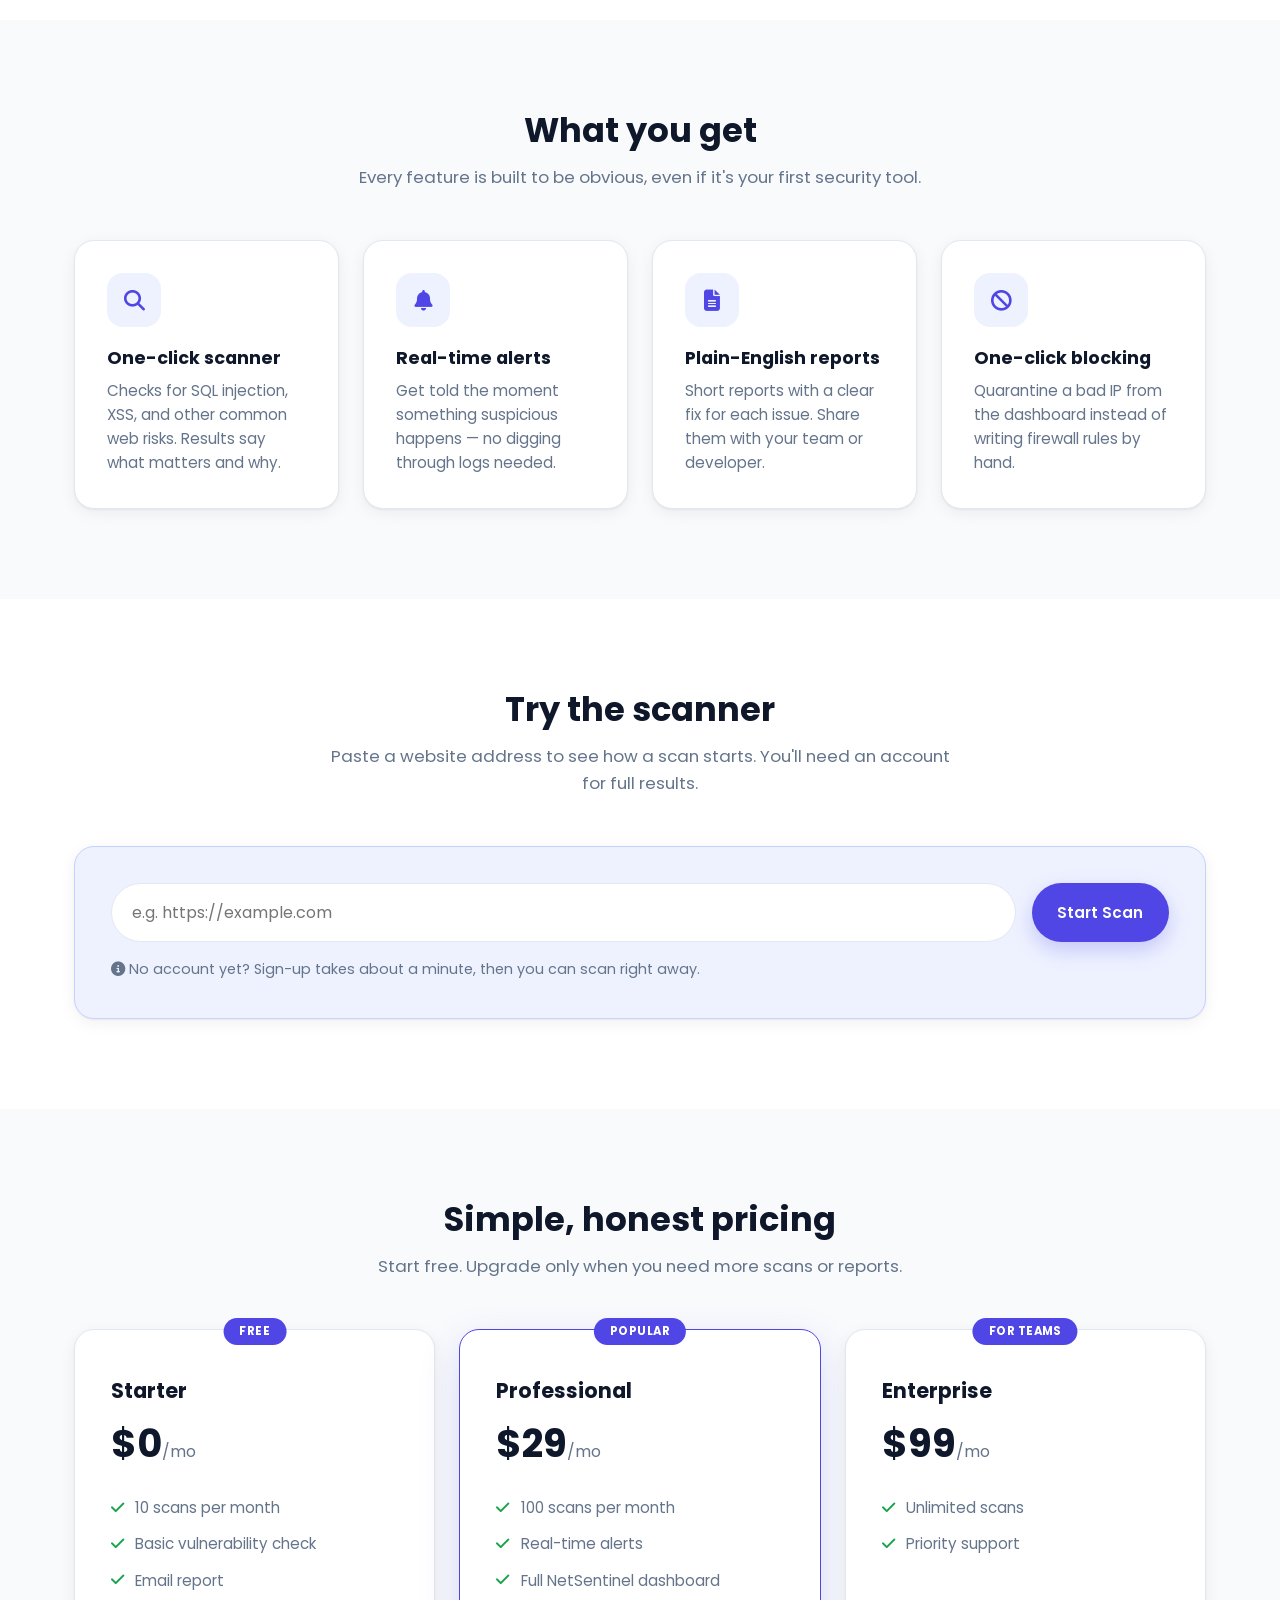
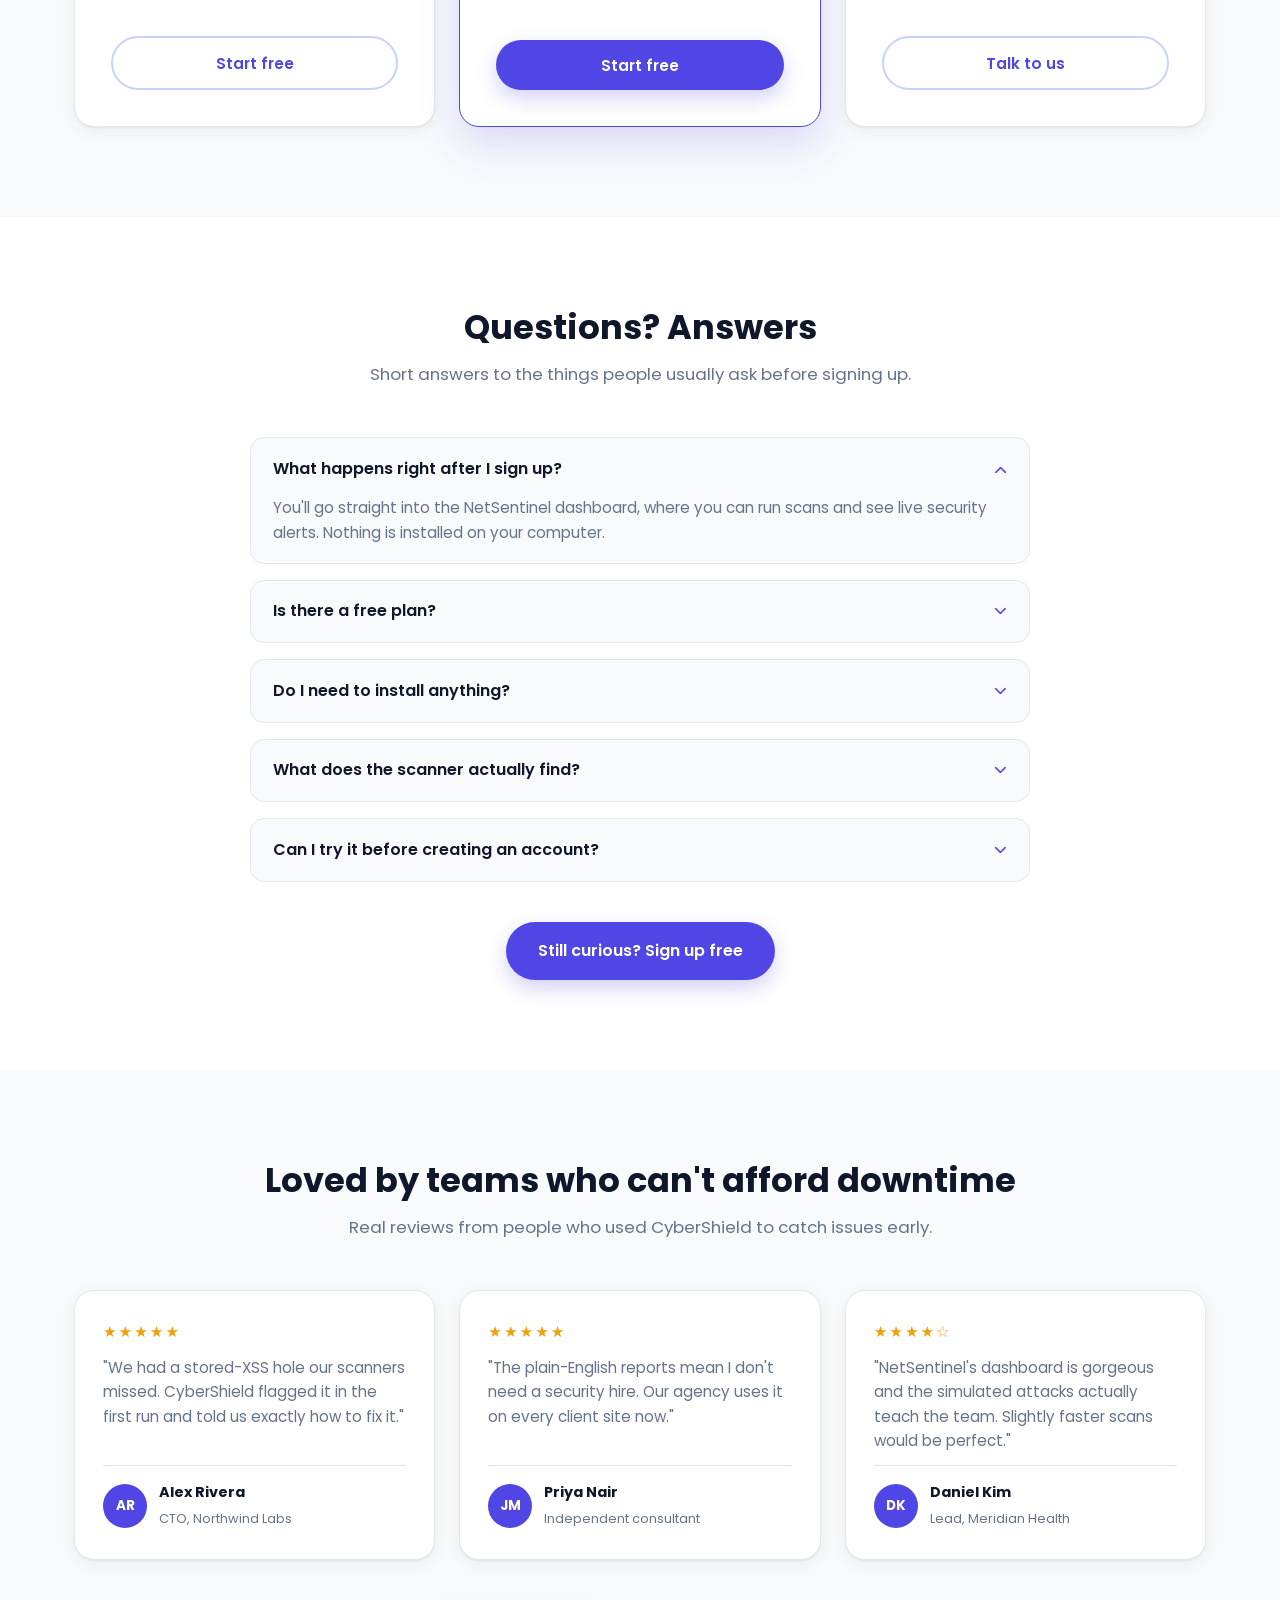
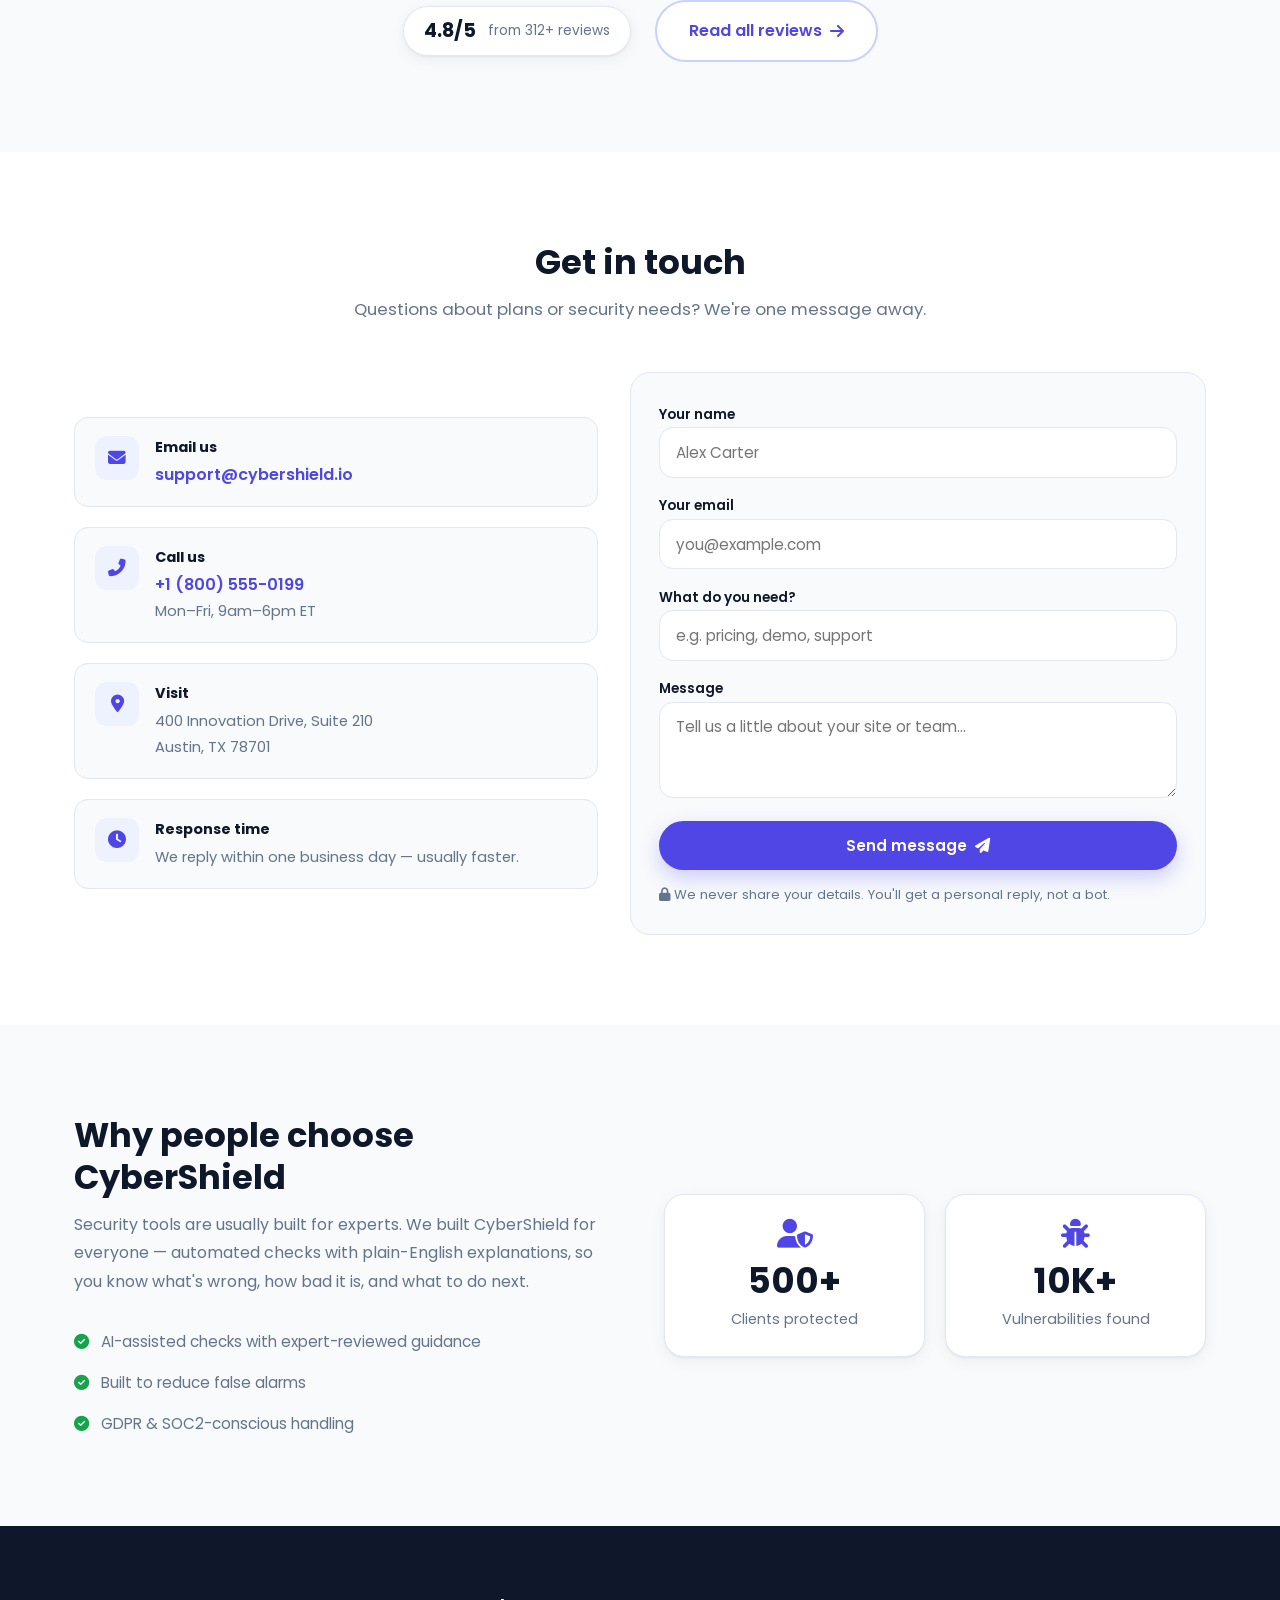
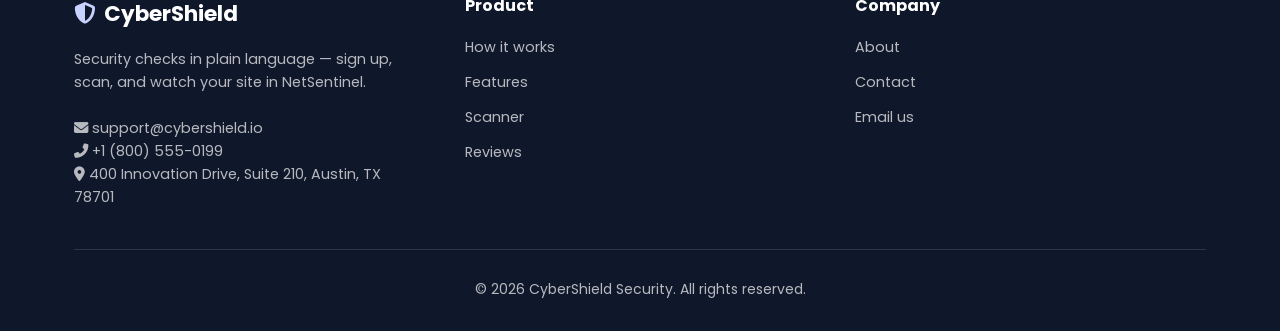
==== commit 3815dae6: "Add radar/float animations, reviews page, contact section and preview" ====
--- a/frontend/index.html
+++ b/frontend/index.html
@@ -5,6 +5,10 @@
     <meta name="viewport" content="width=device-width, initial-scale=1.0">
     <title>CyberShield | Simple security for your website</title>
     <meta name="description" content="CyberShield helps you find website security problems in plain language. Sign up free, run a scan, and open your NetSentinel dashboard.">
+    <meta property="og:title" content="CyberShield — Find website problems early">
+    <meta property="og:description" content="Sign up free, run a scan, and open your NetSentinel security dashboard.">
+    <meta property="og:type" content="website">
+    <link rel="icon" href="assets/images/favicon.svg" type="image/svg+xml">
     <link rel="stylesheet" href="assets/css/style.css">
     <link href="https://cdnjs.cloudflare.com/ajax/libs/font-awesome/6.4.0/css/all.min.css" rel="stylesheet">
     <link href="https://fonts.googleapis.com/css2?family=Poppins:wght@300;400;500;600;700&display=swap" rel="stylesheet">
@@ -17,8 +21,8 @@
                 <a href="#home" class="nav-link">Home</a>
                 <a href="#how" class="nav-link">How it works</a>
                 <a href="#features" class="nav-link">Features</a>
-                <a href="#scanner" class="nav-link">Scanner</a>
-                <a href="#faq" class="nav-link">FAQ</a>
+                <a href="#reviews" class="nav-link">Reviews</a>
+                <a href="#contact" class="nav-link">Contact</a>
             </div>
             <div class="nav-actions">
                 <a href="login.html" class="btn btn-outline">Login</a>
@@ -48,6 +52,36 @@
                 </div>
             </div>
             <div class="hero-visual" aria-hidden="true">
+                <!-- Animated radar shield artwork -->
+                <div class="radar-scene">
+                    <svg class="radar-svg" viewBox="0 0 240 240" role="img" aria-label="Animated radar shield scanning">
+                        <defs>
+                            <radialGradient id="radarGlow" cx="50%" cy="50%" r="50%">
+                                <stop offset="0%" stop-color="#c7d2fe" stop-opacity="0.9"/>
+                                <stop offset="100%" stop-color="#c7d2fe" stop-opacity="0"/>
+                            </radialGradient>
+                            <linearGradient id="sweepGrad" x1="0" y1="0" x2="0" y2="1">
+                                <stop offset="0%" stop-color="#818cf8" stop-opacity="0.95"/>
+                                <stop offset="100%" stop-color="#818cf8" stop-opacity="0"/>
+                            </linearGradient>
+                        </defs>
+                        <circle cx="120" cy="120" r="112" fill="url(#radarGlow)"/>
+                        <circle cx="120" cy="120" r="100" fill="none" stroke="#c7d2fe" stroke-width="1.5" stroke-dasharray="4 6"/>
+                        <circle cx="120" cy="120" r="68" fill="none" stroke="#c7d2fe" stroke-width="1.5" stroke-dasharray="4 6"/>
+                        <circle cx="120" cy="120" r="36" fill="none" stroke="#c7d2fe" stroke-width="1.5" stroke-dasharray="4 6"/>
+                        <line x1="120" y1="10" x2="120" y2="230" stroke="#e0e7ff" stroke-width="1"/>
+                        <line x1="10" y1="120" x2="230" y2="120" stroke="#e0e7ff" stroke-width="1"/>
+                        <g class="radar-sweep"><path d="M120 120 L120 20 A100 100 0 0 1 205 75 Z" fill="url(#sweepGrad)"/></g>
+                        <path d="M120 82l30 11v22c0 23-14 41-30 50-16-9-30-27-30-50V93l30-11z" fill="#4f46e5" stroke="#4338ca" stroke-width="2"/>
+                        <path d="M104 122l11 11 22-24" stroke="#fff" stroke-width="5" fill="none" stroke-linecap="round" stroke-linejoin="round"/>
+                        <circle class="blip blip-a" cx="70" cy="70" r="6" fill="#6366f1"/>
+                        <circle class="blip blip-b" cx="165" cy="95" r="5" fill="#0ea5e9"/>
+                        <circle class="blip blip-c" cx="140" cy="170" r="6" fill="#16a34a"/>
+                    </svg>
+                    <div class="float-chip chip-1"><i class="fas fa-lock"></i> All systems safe</div>
+                    <div class="float-chip chip-2"><i class="fas fa-bolt"></i> 2.4s scan</div>
+                    <div class="float-chip chip-3"><i class="fas fa-shield-halved"></i> 0 threats</div>
+                </div>
                 <div class="scan-card">
                     <div class="scan-card-head"><span class="dot dot-red"></span><span class="dot dot-yellow"></span><span class="dot dot-green"></span><strong>Your scan report</strong></div>
                     <div class="scan-row"><span class="scan-check ok"><i class="fas fa-check"></i></span><div><strong>Login form</strong><small>Looks safe</small></div></div>
@@ -126,6 +160,45 @@
         </div>
     </section>
 
+    <!-- Reviews preview -->
+    <section class="reviews" id="reviews">
+        <div class="container">
+            <div class="section-header"><h2 class="section-title">Loved by teams who can't afford downtime</h2><p class="section-subtitle">Real reviews from people who used CyberShield to catch issues early.</p></div>
+            <div class="review-grid">
+                <figure class="review-card"><div class="review-stars">★★★★★</div><blockquote class="review-quote">"We had a stored-XSS hole our scanners missed. CyberShield flagged it in the first run and told us exactly how to fix it."</blockquote><figcaption class="review-author"><span class="review-avatar">AR</span><div><strong>Alex Rivera</strong><small>CTO, Northwind Labs</small></div></figcaption></figure>
+                <figure class="review-card"><div class="review-stars">★★★★★</div><blockquote class="review-quote">"The plain-English reports mean I don't need a security hire. Our agency uses it on every client site now."</blockquote><figcaption class="review-author"><span class="review-avatar">JM</span><div><strong>Priya Nair</strong><small>Independent consultant</small></div></figcaption></figure>
+                <figure class="review-card"><div class="review-stars">★★★★☆</div><blockquote class="review-quote">"NetSentinel's dashboard is gorgeous and the simulated attacks actually teach the team. Slightly faster scans would be perfect."</blockquote><figcaption class="review-author"><span class="review-avatar">DK</span><div><strong>Daniel Kim</strong><small>Lead, Meridian Health</small></div></figcaption></figure>
+            </div>
+            <div class="reviews-cta">
+                <div class="reviews-score"><b>4.8/5</b><span>from 312+ reviews</span></div>
+                <a href="reviews.html" class="btn btn-outline btn-large">Read all reviews <i class="fas fa-arrow-right"></i></a>
+            </div>
+        </div>
+    </section>
+
+    <!-- Contact -->
+    <section class="contact" id="contact">
+        <div class="container">
+            <div class="section-header"><h2 class="section-title">Get in touch</h2><p class="section-subtitle">Questions about plans or security needs? We're one message away.</p></div>
+            <div class="contact-grid">
+                <div class="contact-details">
+                    <div class="contact-item"><i class="fas fa-envelope"></i><div><b>Email us</b><a href="mailto:support@cybershield.io">support@cybershield.io</a></div></div>
+                    <div class="contact-item"><i class="fas fa-phone-alt"></i><div><b>Call us</b><a href="tel:+18005550199">+1 (800) 555-0199</a><br><span>Mon–Fri, 9am–6pm ET</span></div></div>
+                    <div class="contact-item"><i class="fas fa-map-marker-alt"></i><div><b>Visit</b><span>400 Innovation Drive, Suite 210<br>Austin, TX 78701</span></div></div>
+                    <div class="contact-item"><i class="fas fa-clock"></i><div><b>Response time</b><span>We reply within one business day — usually faster.</span></div></div>
+                </div>
+                <form id="contactForm" class="contact-form" novalidate>
+                    <div><label for="cfName">Your name</label><input id="cfName" name="name" placeholder="Alex Carter" required></div>
+                    <div><label for="cfEmail">Your email</label><input id="cfEmail" name="email" type="email" placeholder="you@example.com" required></div>
+                    <div><label for="cfSubject">What do you need?</label><input id="cfSubject" name="subject" placeholder="e.g. pricing, demo, support" required></div>
+                    <div><label for="cfMessage">Message</label><textarea id="cfMessage" name="message" rows="3" placeholder="Tell us a little about your site or team…" required></textarea></div>
+                    <button type="submit" class="btn btn-primary btn-block" id="contactSubmit">Send message <i class="fas fa-paper-plane"></i></button>
+                    <p class="contact-note"><i class="fas fa-lock"></i> We never share your details. You'll get a personal reply, not a bot.</p>
+                </form>
+            </div>
+        </div>
+    </section>
+
     <!-- About -->
     <section class="about" id="about">
         <div class="container">
@@ -140,10 +213,9 @@
     <footer class="footer">
         <div class="container">
             <div class="footer-grid">
-                <div class="footer-brand"><a class="nav-logo" href="#home"><i class="fas fa-shield-halved"></i><span>CyberShield</span></a><p class="footer-text">Security checks in plain language — sign up, scan, and watch your site in NetSentinel.</p></div>
-                <div class="footer-links"><h4>Product</h4><a href="#how">How it works</a><a href="#features">Features</a><a href="#scanner">Scanner</a><a href="#faq">FAQ</a></div>
-                <div class="footer-links"><h4>Get started</h4><a href="register.html">Create free account</a><a href="login.html">Sign in</a><a href="login.html">Open dashboard</a></div>
-                <div class="footer-links"><h4>Company</h4><a href="#about">About</a><a href="#">Privacy</a><a href="#">Terms</a></div>
+                <div class="footer-brand"><a class="nav-logo" href="#home"><i class="fas fa-shield-halved"></i><span>CyberShield</span></a><p class="footer-text">Security checks in plain language — sign up, scan, and watch your site in NetSentinel.<br><br><i class="fas fa-envelope"></i> <a href="mailto:support@cybershield.io">support@cybershield.io</a><br><i class="fas fa-phone-alt"></i> <a href="tel:+18005550199">+1 (800) 555-0199</a><br><i class="fas fa-map-marker-alt"></i> 400 Innovation Drive, Suite 210, Austin, TX 78701</p></div>
+                <div class="footer-links"><h4>Product</h4><a href="#how">How it works</a><a href="#features">Features</a><a href="#scanner">Scanner</a><a href="reviews.html">Reviews</a></div>
+                <div class="footer-links"><h4>Company</h4><a href="#about">About</a><a href="#contact">Contact</a><a href="mailto:support@cybershield.io">Email us</a></div>
             </div>
             <div class="footer-bottom"><p>&copy; 2026 CyberShield Security. All rights reserved.</p></div>
         </div>
--- a/frontend/assets/css/style.css
+++ b/frontend/assets/css/style.css
@@ -92,6 +92,56 @@
 .nav-actions { display: flex; gap: .8rem; align-items: center; }
 .nav-toggle { display: none; flex-direction: column; gap: 5px; background: none; border: none; cursor: pointer; }
 .nav-toggle span { width: 25px; height: 2px; background: var(--dark); transition: var(--transition); }
+
+/* ===== Hero radar artwork (animated) ===== */
+.radar-scene { position: relative; width: 100%; max-width: 300px; margin: 0 auto 1.5rem; aspect-ratio: 1 / 1; }
+.radar-svg { width: 100%; height: 100%; overflow: visible; }
+.radar-sweep { animation: sweepRotate 3.5s linear infinite; transform-origin: 120px 120px; }
+@keyframes sweepRotate { from { transform: rotate(0deg); } to { transform: rotate(360deg); } }
+.blip { animation: blipPulse 2.4s ease-in-out infinite; transform-origin: center; }
+.blip-b { animation-delay: .8s; }
+.blip-c { animation-delay: 1.6s; }
+@keyframes blipPulse { 0%, 100% { opacity: .25; transform: scale(.7); } 50% { opacity: 1; transform: scale(1.3); } }
+.float-chip { position: absolute; background: var(--white); border: 1px solid var(--border); border-radius: 999px; padding: .4rem .8rem; font-size: .75rem; font-weight: 600; color: var(--dark); box-shadow: var(--shadow); display: flex; align-items: center; gap: .4rem; white-space: nowrap; animation: chipFloat 4.5s ease-in-out infinite; }
+.float-chip i { color: var(--primary); }
+.chip-1 { top: 6%; left: -8%; animation-delay: 0s; }
+.chip-2 { top: 40%; right: -10%; animation-delay: 1.2s; }
+.chip-3 { bottom: 8%; left: -4%; animation-delay: 2.4s; }
+@keyframes chipFloat { 0%, 100% { transform: translateY(0); } 50% { transform: translateY(-14px); } }
+.hero-visual { display: flex; flex-direction: column; align-items: center; }
+@media (max-width: 968px) { .float-chip { display: none; } }
+
+/* ===== Reviews preview ===== */
+.reviews { padding: 90px 0; background: var(--bg); }
+.review-grid { display: grid; grid-template-columns: repeat(auto-fit, minmax(260px, 1fr)); gap: 1.5rem; }
+.review-card { background: var(--white); border: 1px solid var(--border); border-radius: var(--radius-lg); padding: 1.75rem; box-shadow: var(--shadow); display: flex; flex-direction: column; gap: .75rem; transition: var(--transition); }
+.review-card:hover { transform: translateY(-4px); box-shadow: var(--shadow-lg); }
+.review-stars { color: #f59e0b; font-size: .95rem; letter-spacing: 2px; }
+.review-quote { color: var(--text-light); font-size: .95rem; line-height: 1.6; flex: 1; }
+.review-author { display: flex; align-items: center; gap: .75rem; border-top: 1px solid var(--border); padding-top: .9rem; }
+.review-avatar { width: 44px; height: 44px; border-radius: 50%; background: var(--primary); color: var(--white); display: flex; align-items: center; justify-content: center; font-weight: 700; font-size: .85rem; }
+.review-author strong { color: var(--dark); font-size: .9rem; display: block; }
+.review-author small { color: var(--text-light); font-size: .8rem; }
+.reviews-cta { text-align: center; margin-top: 2.5rem; display: flex; align-items: center; justify-content: center; gap: 1.5rem; flex-wrap: wrap; }
+.reviews-score { display: flex; align-items: center; gap: .75rem; background: var(--white); border: 1px solid var(--border); padding: .5rem 1.25rem; border-radius: 999px; box-shadow: var(--shadow); }
+.reviews-score b { font-size: 1.2rem; color: var(--dark); }
+.reviews-score span { font-size: .85rem; color: var(--text-light); }
+
+/* ===== Contact section ===== */
+.contact { padding: 90px 0; background: var(--white); }
+.contact-grid { display: grid; grid-template-columns: 1fr 1.1fr; gap: 2rem; align-items: center; }
+.contact-details { display: flex; flex-direction: column; gap: 1.25rem; }
+.contact-item { display: flex; align-items: flex-start; gap: 1rem; background: var(--bg); border: 1px solid var(--border); border-radius: var(--radius); padding: 1.1rem 1.25rem; }
+.contact-item i { width: 44px; height: 44px; flex-shrink: 0; background: var(--primary-soft); color: var(--primary); border-radius: 12px; display: flex; align-items: center; justify-content: center; font-size: 1.1rem; }
+.contact-item b { display: block; font-size: .9rem; color: var(--dark); margin-bottom: .15rem; }
+.contact-item a { color: var(--primary); font-weight: 600; }
+.contact-item span { color: var(--text-light); font-size: .92rem; }
+.contact-form { background: var(--bg); border: 1px solid var(--border); border-radius: var(--radius-lg); padding: 1.75rem; display: flex; flex-direction: column; gap: .9rem; }
+.contact-form label { font-size: .85rem; font-weight: 600; color: var(--dark); }
+.contact-form input, .contact-form textarea { width: 100%; padding: .8rem 1rem; border: 1px solid var(--border); border-radius: var(--radius); font-size: .95rem; font-family: inherit; transition: var(--transition); background: var(--white); resize: vertical; }
+.contact-form input:focus, .contact-form textarea:focus { outline: none; border-color: var(--primary); box-shadow: 0 0 0 3px rgba(79,70,229,.14); }
+.contact-note { font-size: .82rem; color: var(--text-light); }
+@media (max-width: 968px) { .contact-grid { grid-template-columns: 1fr; } }
 
 /* ===== Hero (light, simple) ===== */
 .hero {
